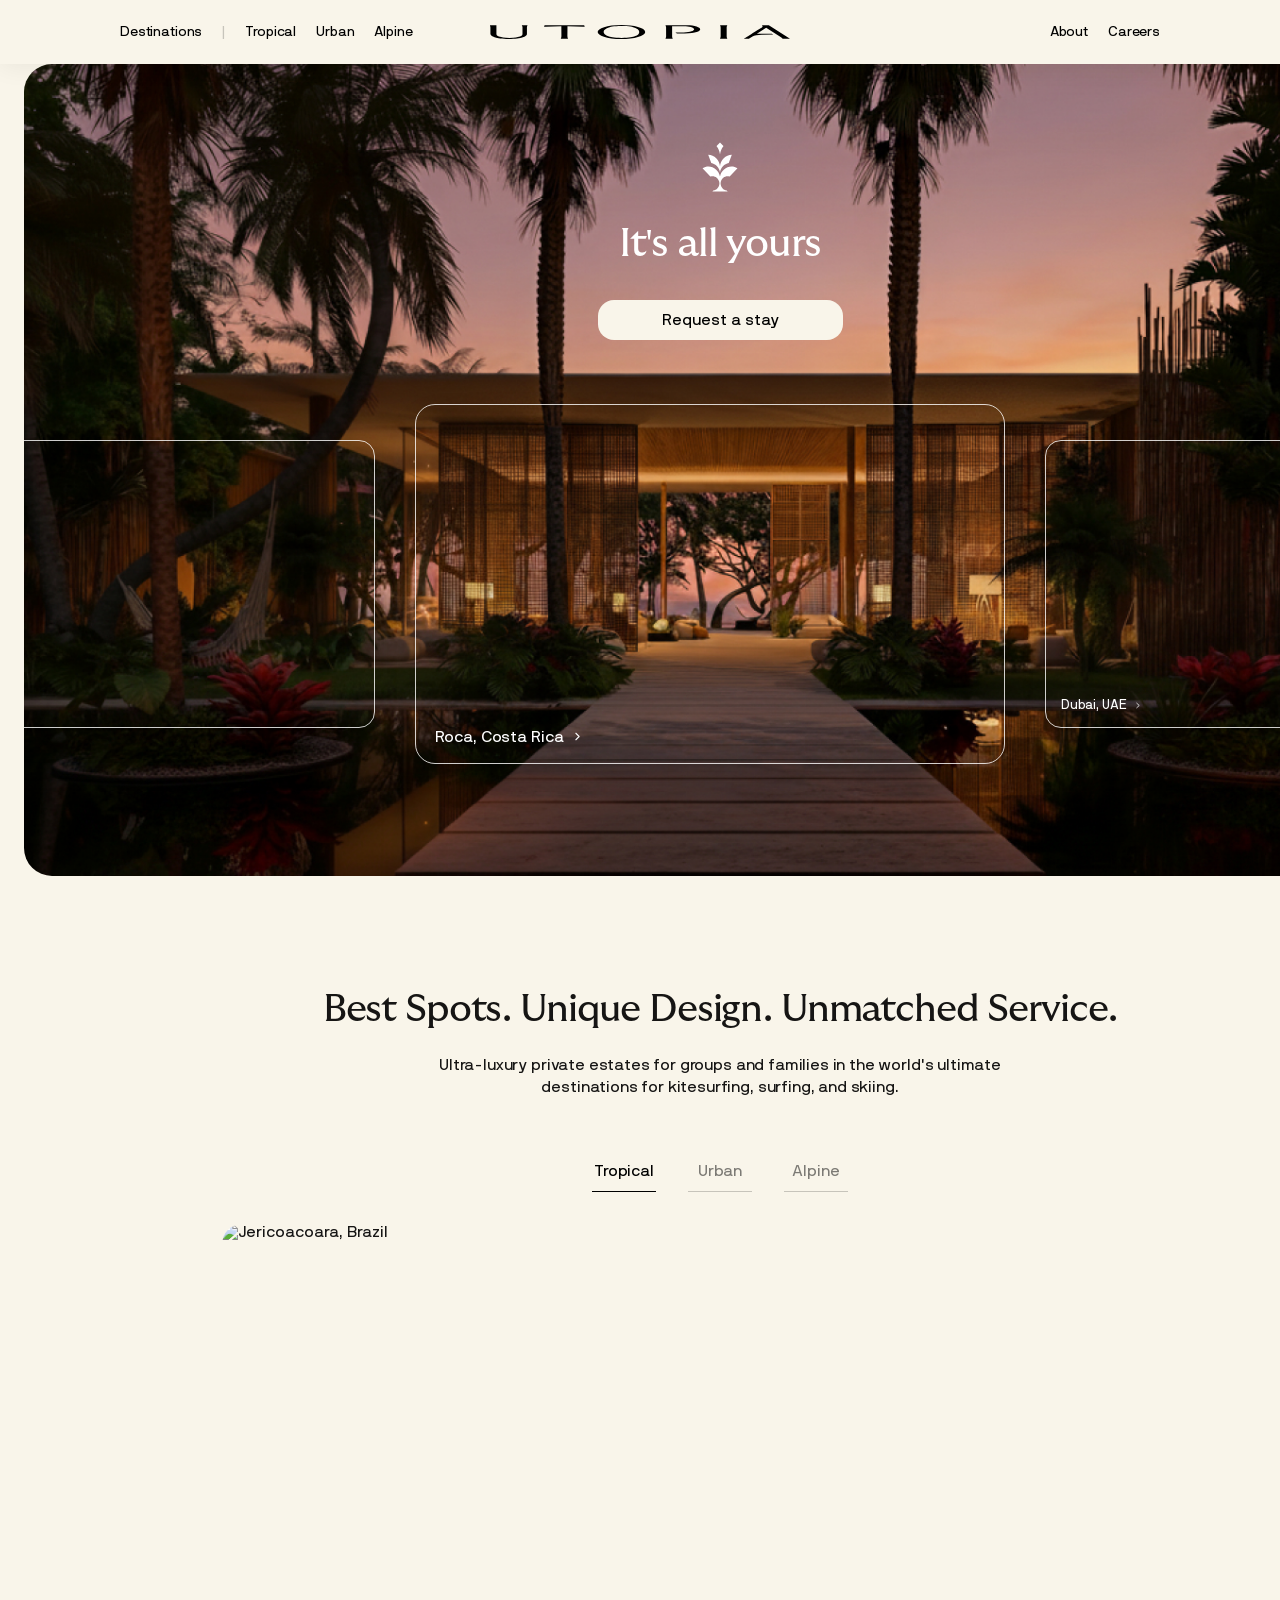
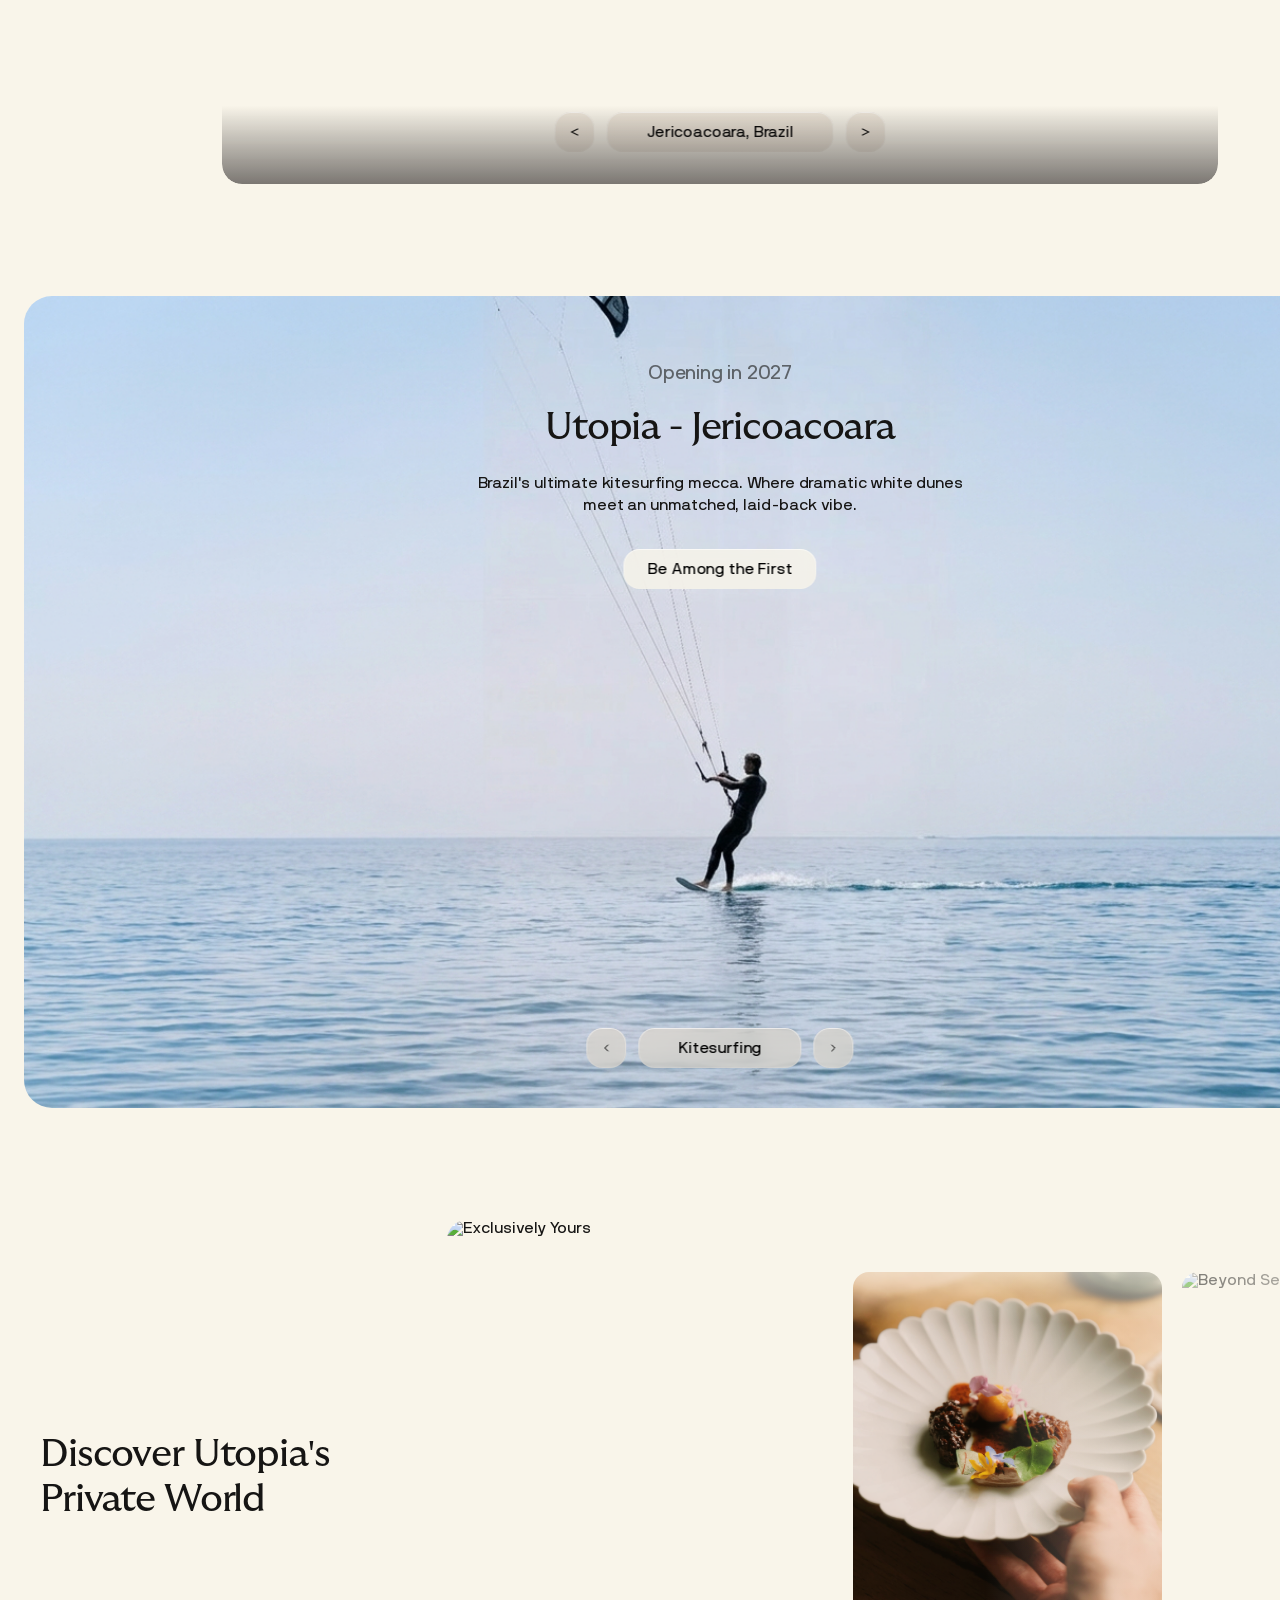
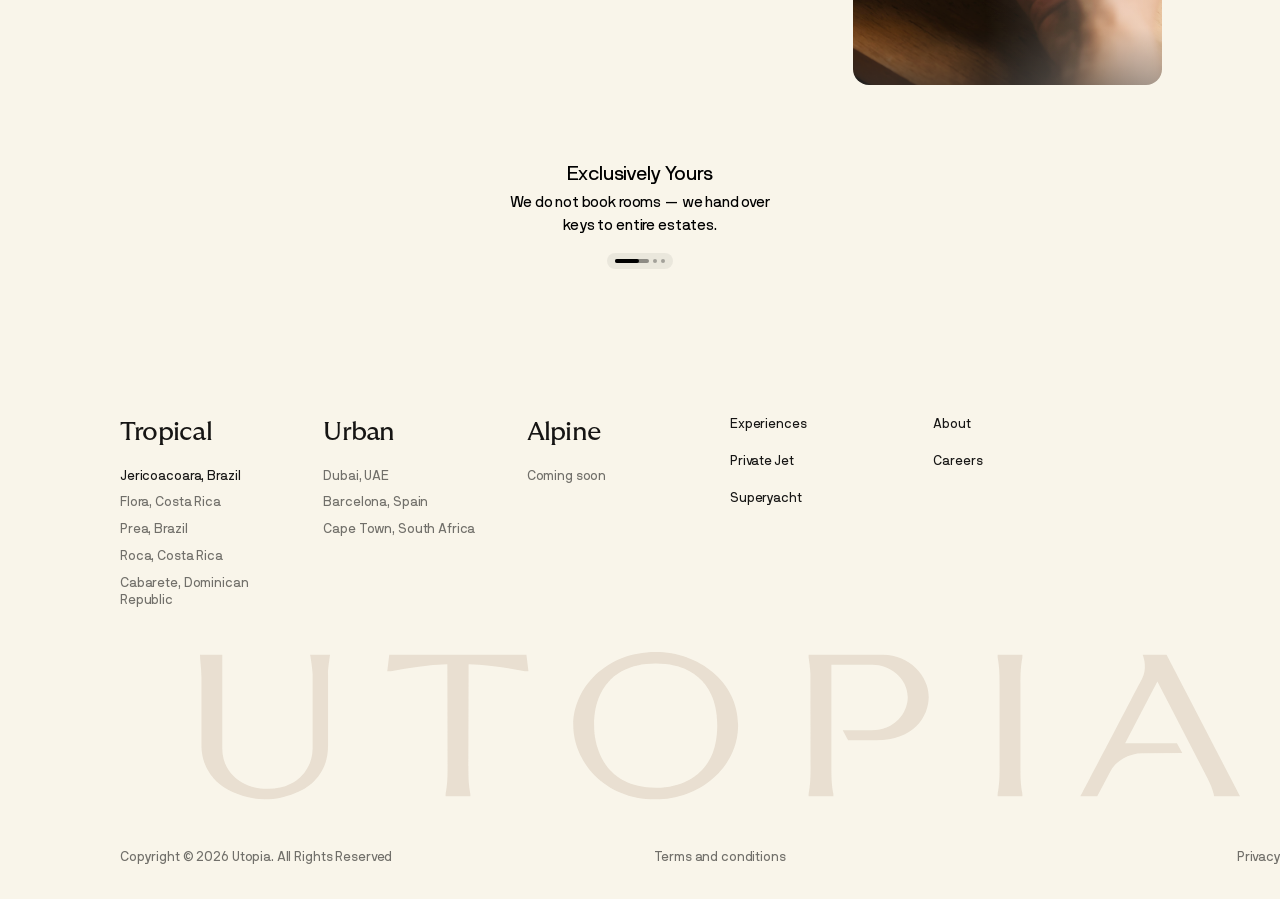
==== desktop_v1/index.html @ 9f30ec5b "Static desktop adaptive version added" ====
<!DOCTYPE html>
<html lang="en">
<head>
  <meta charset="UTF-8" />
  <meta name="viewport" content="width=device-width, initial-scale=1" />
  <title>Utopia — It's all yours</title>
  <link rel="stylesheet" href="css/style.css" />
</head>
<body>

  <!-- ── NAVIGATION ──────────────────────────────────────────────── -->
  <nav class="nav">
    <div class="nav__left">
      <span class="nav__dest-label">Destinations</span>
      <span class="nav__sep">|</span>
      <div class="nav__dest-links">
        <button class="nav__dest-btn">Tropical</button>
        <button class="nav__dest-btn">Urban</button>
        <button class="nav__dest-btn">Alpine</button>
      </div>
    </div>
    <div class="nav__center">
      <img src="assets/social-icons-nav.svg" alt="Utopia" />
    </div>
    <div class="nav__right">
      <a class="nav__link" href="#">About</a>
      <a class="nav__link" href="#">Careers</a>
    </div>
  </nav>

  <!-- ── HERO ────────────────────────────────────────────────────── -->
  <section class="hero">
    <div class="hero__inner">
      <img class="hero__bg" src="assets/hero-bg-1920.jpg" alt="" />

      <div class="hero__content">
        <!-- Logo + title grouped together (no gap between them per Figma) -->
        <div class="hero__main">
          <button class="hero__logo-btn" aria-label="Utopia home">
            <img src="assets/logo-icon.svg" alt="" />
          </button>

          <div class="hero__title-block">
            <h1 class="hero__title">It's all yours</h1>
            <a class="hero__cta" href="#">Request a stay</a>
          </div>
        </div>

        <div class="hero__cards">
          <!-- Far outer card: only visible at 1920px+ -->
          <div class="hero__card hero__card--far">
            <div class="hero__card-label">
              <span>Prea, Brazil</span>
              <img src="assets/arrow-icon.svg" alt="" />
            </div>
          </div>

          <!-- Card: Prea, Brazil (fills left edge) -->
          <div class="hero__card hero__card--side">
            <div class="hero__card-label">
              <span>Prea, Brazil</span>
              <img src="assets/arrow-icon.svg" alt="" />
            </div>
          </div>

          <!-- Card: Roca, Costa Rica (featured, fixed center) -->
          <div class="hero__card hero__card--main">
            <div class="hero__card-label">
              <span>Roca, Costa Rica</span>
              <img src="assets/arrow-icon-2.svg" alt="" />
            </div>
          </div>

          <!-- Card: Dubai, UAE (fills right edge) -->
          <div class="hero__card hero__card--side">
            <div class="hero__card-label">
              <span>Dubai, UAE</span>
              <img src="assets/arrow-icon-3.svg" alt="" />
            </div>
          </div>

          <!-- Far outer card: only visible at 1920px+ -->
          <div class="hero__card hero__card--far">
            <div class="hero__card-label">
              <span>Prea, Brazil</span>
              <img src="assets/arrow-icon.svg" alt="" />
            </div>
          </div>
        </div>
      </div>
    </div>
  </section>

  <!-- ── DESTINATIONS ─────────────────────────────────────────────── -->
  <section class="destinations">
    <div class="destinations__inner">
      <div class="destinations__intro">
        <h2 class="destinations__title">Best Spots. Unique Design. Unmatched Service.</h2>
        <p class="destinations__body">Ultra-luxury private estates for groups and families in the world's ultimate destinations for kitesurfing, surfing, and skiing.</p>
      </div>

      <div class="destinations__content">
        <!-- Filter tabs -->
        <div class="destinations__filters">
          <div class="filter-tab filter-tab--active">
            <span class="filter-tab__label">Tropical</span>
          </div>
          <div class="filter-tab">
            <span class="filter-tab__label">Urban</span>
          </div>
          <div class="filter-tab">
            <span class="filter-tab__label">Alpine</span>
          </div>
        </div>

        <!-- Main image -->
        <div class="destinations__images">
          <div class="destinations__main-img">
            <img src="assets/destinations-main.jpg" alt="Jericoacoara, Brazil" />
            <div class="img-nav">
              <button class="img-nav__btn img-nav__btn--prev" aria-label="Previous">
                <img src="assets/chevron.svg" alt="" />
              </button>
              <div class="img-nav__label">Jericoacoara, Brazil</div>
              <button class="img-nav__btn" aria-label="Next">
                <img src="assets/chevron.svg" alt="" />
              </button>
            </div>
          </div>
        </div>
      </div>
    </div>
  </section>

  <!-- ── FULL-WIDTH: JERICOACOARA ─────────────────────────────────── -->
  <section class="fullwidth">
    <div class="fullwidth__inner">
      <img class="fullwidth__bg" src="assets/jericoacoara-fullwidth.jpg" alt="" />

      <div class="fullwidth__content">
        <div class="fullwidth__text">
          <p class="fullwidth__sub">Opening in 2027</p>
          <h2 class="fullwidth__title">Utopia - Jericoacoara</h2>
          <p class="fullwidth__body">Brazil's ultimate kitesurfing mecca. Where dramatic white dunes meet an unmatched, laid-back vibe.</p>
        </div>
        <a class="fullwidth__cta" href="#">Be Among the First</a>
      </div>

      <!-- Bottom location nav -->
      <div class="fullwidth__bottom-nav img-nav">
        <button class="img-nav__btn img-nav__btn--prev" aria-label="Previous">
          <img src="assets/chevron.svg" alt="" />
        </button>
        <div class="img-nav__label">Kitesurfing</div>
        <button class="img-nav__btn" aria-label="Next">
          <img src="assets/chevron.svg" alt="" />
        </button>
      </div>
    </div>
  </section>

  <!-- ── PRIVATE WORLD ────────────────────────────────────────────── -->
  <section class="private-world">
    <div class="private-world__inner">

      <!-- Images row: title + 3 photos -->
      <div class="private-world__images">
        <h2 class="private-world__title">Discover Utopia's<br>Private World</h2>

        <div class="pw-img pw-img--large">
          <img src="assets/pw-1.jpg" alt="Exclusively Yours" />
        </div>
        <div class="pw-img pw-img--small">
          <img src="assets/pw-2.jpg" alt="Hyper-Personal" />
        </div>
        <div class="pw-img pw-img--small">
          <img src="assets/pw-3.jpg" alt="Beyond Service" />
        </div>
      </div>

      <!-- Caption below large image -->
      <div class="private-world__caption">
        <div class="pw-caption__text">
          <p class="pw-caption__heading">Exclusively Yours</p>
          <p class="pw-caption__body">We do not book rooms — we hand over keys to entire estates.</p>
        </div>
        <div class="pw-caption__progress">
          <div class="pw-progress__track">
            <div class="pw-progress__fill"></div>
          </div>
          <div class="pw-progress__dot"></div>
          <div class="pw-progress__dot"></div>
        </div>
      </div>

    </div>

    <!-- Right-edge fade gradient -->
    <div class="private-world__fade"></div>
  </section>

  <!-- ── FOOTER ───────────────────────────────────────────────────── -->
  <footer class="footer">
    <div class="footer__top">

      <!-- Menu row: 6 columns spread across full width -->
      <div class="footer__menu">

        <!-- Col 1: Tropical -->
        <div class="footer__col">
          <p class="footer__col-heading">Tropical</p>
          <div class="footer__col-links">
            <a href="#" class="active">Jericoacoara, Brazil</a>
            <a href="#">Flora, Costa Rica</a>
            <a href="#">Prea, Brazil</a>
            <a href="#">Roca, Costa Rica</a>
            <a href="#">Cabarete, Dominican Republic</a>
          </div>
        </div>

        <!-- Col 2: Urban -->
        <div class="footer__col">
          <p class="footer__col-heading">Urban</p>
          <div class="footer__col-links">
            <a href="#">Dubai, UAE</a>
            <a href="#">Barcelona, Spain</a>
            <a href="#">Cape Town, South Africa</a>
          </div>
        </div>

        <!-- Col 3: Alpine -->
        <div class="footer__col">
          <p class="footer__col-heading">Alpine</p>
          <div class="footer__col-links">
            <a href="#">Coming soon</a>
          </div>
        </div>

        <!-- Col 4: Experiences -->
        <div class="footer__col footer__col--links">
          <p>Experiences</p>
          <p>Private Jet</p>
          <p>Superyacht</p>
        </div>

        <!-- Col 5: About / Careers -->
        <div class="footer__col footer__col--links">
          <p>About</p>
          <p>Careers</p>
        </div>

        <!-- Col 6: Instagram icon (top-right aligned) -->
        <div class="footer__col footer__col--icon">
          <button class="footer__instagram" aria-label="Instagram">
            <img src="assets/instagram-icon.svg" alt="" />
          </button>
        </div>

      </div>

      <!-- UTOPIA logo -->
      <div class="footer__logo-bottom">
        <img src="assets/logo-bottom.svg" alt="UTOPIA" />
      </div>

    </div>

    <!-- Bottom bar -->
    <div class="footer__bottom">
      <p>Copyright © 2026 Utopia. All Rights Reserved</p>
      <p>Terms and conditions</p>
      <p>Privacy policy</p>
    </div>
  </footer>

  <script>
    (function () {
      // Nav hide/show on scroll
      const nav = document.querySelector('.nav');
      let lastY = 0;
      let ticking = false;
      window.addEventListener('scroll', function () {
        if (!ticking) {
          requestAnimationFrame(function () {
            const currentY = window.scrollY;
            if (currentY > lastY && currentY > 80) {
              nav.classList.add('nav--hidden');
            } else {
              nav.classList.remove('nav--hidden');
            }
            lastY = currentY;
            ticking = false;
          });
          ticking = true;
        }
      }, { passive: true });

    })();
  </script>
</body>
</html>
---- desktop_v1/css/style.css ----
/* ─── Fonts ─────────────────────────────────────────────────────── */
@font-face {
  font-family: "GT Ultra Median";
  src: url("../fonts/gt-ultra-median-regular.otf") format("opentype");
  font-weight: 400;
  font-style: normal;
  font-display: swap;
}

@font-face {
  font-family: "NB International";
  src: url("../fonts/nb-international-regular.otf") format("opentype");
  font-weight: 400;
  font-style: normal;
  font-display: swap;
}

/* ─── Reset & Base ───────────────────────────────────────────────── */
*, *::before, *::after { box-sizing: border-box; margin: 0; padding: 0; }

html { scroll-behavior: smooth; }

body {
  font-family: "NB International", sans-serif;
  background: #f9f5ea;
  color: #161514;
  min-width: 1440px;
  overflow-x: hidden;
}

img, video { display: block; max-width: 100%; }

a { text-decoration: none; color: inherit; }

button { cursor: pointer; border: none; background: none; font: inherit; }

/* ─── Variables ──────────────────────────────────────────────────── */
:root {
  --cream: #f9f5ea;
  --sand:  rgba(229, 218, 203, 0.8);
  --dark:  #161514;
  --px:    24px;        /* horizontal page padding */
  --nav-h: 64px;
}

/* ═══════════════════════════════════════════════════════════════════
   NAVIGATION
═══════════════════════════════════════════════════════════════════ */
.nav {
  position: fixed;
  top: 0;
  left: 0;
  width: 100%;
  height: var(--nav-h);
  background: var(--cream);
  z-index: 100;
  display: grid;
  grid-template-columns: 1fr auto 1fr;
  align-items: center;
  padding: 0 120px;
  transform: translateY(0);
  transition: transform 0.35s ease;
  box-shadow: 0 4px 24px rgba(0,0,0,0.06);
}

.nav--hidden {
  transform: translateY(-100%);
}

.nav__left {
  display: flex;
  align-items: center;
  gap: 20px;
}

.nav__dest-label {
  font-size: 14px;
  letter-spacing: -0.14px;
  color: #000;
  white-space: nowrap;
}

.nav__sep {
  color: rgba(0,0,0,0.2);
  font-size: 14px;
  letter-spacing: -0.14px;
}

.nav__dest-links {
  display: flex;
  gap: 20px;
}

.nav__dest-btn {
  font-size: 14px;
  letter-spacing: -0.14px;
  color: #000;
  padding: 0;
}

.nav__center {
  display: flex;
  align-items: center;
}

.nav__center img {
  height: 14px;
  width: auto;
}

.nav__right {
  display: flex;
  justify-content: flex-end;
  gap: 20px;
}

.nav__link {
  font-size: 14px;
  letter-spacing: -0.14px;
  color: #000;
}

/* ═══════════════════════════════════════════════════════════════════
   HERO SECTION
═══════════════════════════════════════════════════════════════════ */
.hero {
  margin-top: var(--nav-h);
  background: var(--cream);
  padding: 0 var(--px) 12px;
}

.hero__inner {
  position: relative;
  height: calc(100vh - var(--nav-h) - 24px);
  min-height: 600px;
  border-radius: 28px;
  overflow: hidden;
}

.hero__bg {
  position: absolute;
  inset: 0;
  width: 100%;
  height: 100%;
  object-fit: cover;
  pointer-events: none;
}

.hero__content {
  position: absolute;
  inset: 0;
  display: flex;
  flex-direction: column;
  align-items: center;
  padding-top: 56px;
  gap: 64px;
}

/* logo + title grouped, no gap between them */
.hero__main {
  display: flex;
  flex-direction: column;
  align-items: center;
  flex-shrink: 0;
}

/* logo mark button at top */
.hero__logo-btn {
  display: flex;
  align-items: center;
  justify-content: center;
  flex-shrink: 0;
  padding: 0;
  background: none;
}

.hero__logo-btn img {
  width: 100px;
  height: 100px;
  display: block;
}

.hero__title-block {
  display: flex;
  flex-direction: column;
  align-items: center;
  gap: 32px;
  flex-shrink: 0;
}

.hero__title {
  font-family: "GT Ultra Median", serif;
  font-weight: 400;
  font-size: 40px;
  color: #fff;
  letter-spacing: -1.2px;
  line-height: 1.2;
  text-align: center;
}

.hero__cta {
  background: var(--cream);
  border-radius: 16px;
  padding: 11px 64px;
  text-align: center;
  font-size: 16px;
  line-height: 18px;
  color: #000;
  display: block;
  flex-shrink: 0;
  white-space: nowrap;
}

/* Destination cards row — fixed card sizes, bleeds past edges at narrow viewports */
.hero__cards {
  display: flex;
  align-items: center;
  gap: 40px;
  justify-content: center;
  width: calc(100% + 40px);
  margin-left: -20px;
  flex-shrink: 0;
}

.hero__card {
  position: relative;
  border-radius: 16px;
  overflow: hidden;
  border: 1.2px solid rgba(255,255,255,0.8);
  box-shadow: 0 12.9px 25.8px rgba(0,0,0,0.1), 0 1.6px 1.6px rgba(0,0,0,0.05);
  flex-shrink: 0;
}

/* Side cards: fixed Figma size */
.hero__card--side {
  width: 472px;
  aspect-ratio: 590 / 360;
}

/* Far outer cards: hidden by default, flex:1 to fill any extra width */
.hero__card--far {
  display: none;
  flex: 1 1 0;
  min-width: 0;
  aspect-ratio: 590 / 360;
}

.hero__card-video {
  position: absolute;
  inset: 0;
  width: 100%;
  height: 100%;
  object-fit: cover;
  pointer-events: none;
}

/* Center card: fixed Figma size */
.hero__card--main {
  width: 590px;
  aspect-ratio: 590 / 360;
  flex-shrink: 0;
  border-radius: 20px;
  border-width: 1.5px;
  box-shadow: 0 16.2px 32.3px rgba(0,0,0,0.1), 0 2px 2px rgba(0,0,0,0.05);
}

/* card label */
.hero__card-label {
  position: absolute;
  bottom: 15.05px;
  left: 14.8px;
  display: flex;
  align-items: center;
  gap: 6.5px;
  color: #fff;
  font-size: 12.9px;
  letter-spacing: -0.13px;
  white-space: nowrap;
}

.hero__card--main .hero__card-label {
  bottom: 18.5px;
  left: 18.5px;
  font-size: 16.2px;
  gap: 8px;
}

.hero__card-label img {
  width: 9.7px;
  height: 9.7px;
}

.hero__card--main .hero__card-label img {
  width: 12.1px;
  height: 12.1px;
}

/* At 1660px+: 3-card group fits, show outer far cards to fill remaining space */
@media (min-width: 1660px) {
  .hero__card--far {
    display: block;
  }
}

/* ═══════════════════════════════════════════════════════════════════
   DESTINATIONS SECTION
═══════════════════════════════════════════════════════════════════ */
.destinations {
  background: var(--cream);
  padding: 100px 0;
  display: flex;
  flex-direction: column;
  align-items: center;
}

.destinations__inner {
  display: flex;
  flex-direction: column;
  gap: 64px;
  align-items: center;
  width: 996px;
}

.destinations__intro {
  display: flex;
  flex-direction: column;
  align-items: center;
  gap: 20px;
  text-align: center;
}

.destinations__title {
  font-family: "GT Ultra Median", serif;
  font-weight: 400;
  font-size: 38px;
  letter-spacing: -1.14px;
  line-height: 1.2;
  color: var(--dark);
  max-width: 836px;
}

.destinations__body {
  font-size: 16px;
  letter-spacing: -0.16px;
  line-height: 1.4;
  color: var(--dark);
  width: 590px;
}

.destinations__content {
  display: flex;
  flex-direction: column;
  gap: 32px;
  align-items: center;
  width: 100%;
}

/* Filter tabs */
.destinations__filters {
  display: flex;
  align-items: flex-start;
  gap: 32px;
}

.filter-tab {
  display: flex;
  flex-direction: column;
  align-items: center;
  width: 64px;
  padding-bottom: 11px;
  border-bottom: 1px solid rgba(0,0,0,0.2);
  position: relative;
  cursor: pointer;
}

.filter-tab__label {
  font-size: 16px;
  line-height: 18px;
  letter-spacing: -0.16px;
  color: rgba(0,0,0,0.5);
  white-space: nowrap;
}

.filter-tab--active .filter-tab__label {
  color: #000;
}

.filter-tab--active::after {
  content: '';
  position: absolute;
  bottom: -1px;
  left: 0;
  right: 0;
  height: 1px;
  background: #000;
}

/* Main destination image */
.destinations__images {
  display: flex;
  flex-direction: column;
  gap: 24px;
  align-items: center;
  width: 100%;
}

.destinations__main-img {
  position: relative;
  width: 996px;
  height: 560px;
  border-radius: 20px;
  overflow: hidden;
}

.destinations__main-img img,
.destinations__main-img video {
  position: absolute;
  inset: 0;
  width: 100%;
  height: 100%;
  object-fit: cover;
  border-radius: 20px;
}

.destinations__main-img::after {
  content: '';
  position: absolute;
  inset: 0;
  border-radius: 20px;
  background: linear-gradient(180deg, rgba(51,47,46,0) 86%, #332f2e 108%);
  pointer-events: none;
}

/* Image caption nav */
.img-nav {
  position: absolute;
  bottom: 32px;
  left: 50%;
  transform: translateX(-50%);
  display: flex;
  align-items: center;
  gap: 12px;
}

.img-nav__btn {
  width: 40px;
  height: 40px;
  padding: 0;
  border-radius: 16px;
  background: rgba(229,218,203,0.6);
  backdrop-filter: blur(8px);
  -webkit-backdrop-filter: blur(8px);
  display: flex;
  align-items: center;
  justify-content: center;
  cursor: pointer;
  flex-shrink: 0;
  border: none;
  position: relative;
}

.img-nav__btn::before {
  content: '';
  position: absolute;
  inset: 0;
  border-radius: inherit;
  padding: 1px;
  background: linear-gradient(to bottom, rgba(255,255,255,0.6) 0%, rgba(255,255,255,0.08) 100%);
  -webkit-mask: linear-gradient(#fff 0 0) content-box, linear-gradient(#fff 0 0);
  -webkit-mask-composite: destination-out;
  mask: linear-gradient(#fff 0 0) content-box, linear-gradient(#fff 0 0);
  mask-composite: exclude;
  pointer-events: none;
}

.img-nav__btn img {
  position: absolute;
  top: 50%;
  left: 50%;
  transform: translate(-50%, -50%);
  width: 12px;
  height: 12px;
}

.img-nav__btn--prev img {
  transform: translate(-50%, -50%) scaleX(-1);
}

.img-nav__label {
  background: rgba(229,218,203,0.6);
  backdrop-filter: blur(8px);
  -webkit-backdrop-filter: blur(8px);
  border-radius: 16px;
  padding: 11px 40px;
  font-size: 16px;
  line-height: 18px;
  letter-spacing: -0.16px;
  color: #000;
  text-align: center;
  white-space: nowrap;
  border: none;
  position: relative;
}

.img-nav__label::before {
  content: '';
  position: absolute;
  inset: 0;
  border-radius: inherit;
  padding: 1px;
  background: linear-gradient(to bottom, rgba(255,255,255,0.6) 0%, rgba(255,255,255,0.08) 100%);
  -webkit-mask: linear-gradient(#fff 0 0) content-box, linear-gradient(#fff 0 0);
  -webkit-mask-composite: destination-out;
  mask: linear-gradient(#fff 0 0) content-box, linear-gradient(#fff 0 0);
  mask-composite: exclude;
  pointer-events: none;
}

/* ═══════════════════════════════════════════════════════════════════
   FULLWIDTH JERICOACOARA SECTION
═══════════════════════════════════════════════════════════════════ */
.fullwidth {
  background: var(--cream);
  padding: 12px 24px;
  height: calc(100vh - var(--nav-h));
  min-height: 600px;
  box-sizing: border-box;
}

.fullwidth__inner {
  position: relative;
  height: 100%;
  border-radius: 28px;
  overflow: hidden;
}

.fullwidth__bg {
  position: absolute;
  inset: 0;
  width: 100%;
  height: 100%;
  object-fit: cover;
  pointer-events: none;
}

.fullwidth__content {
  position: absolute;
  top: 64px;
  left: 50%;
  transform: translateX(-50%);
  width: 589px;
  display: flex;
  flex-direction: column;
  gap: 32px;
  align-items: center;
}

.fullwidth__text {
  display: flex;
  flex-direction: column;
  gap: 20px;
  align-items: center;
  text-align: center;
}

.fullwidth__sub {
  font-size: 20px;
  letter-spacing: -0.2px;
  line-height: 1.3;
  color: rgba(22,21,20,0.6);
}

.fullwidth__title {
  font-family: "GT Ultra Median", serif;
  font-weight: 400;
  font-size: 38px;
  letter-spacing: -1.14px;
  line-height: 1.2;
  color: var(--dark);
}

.fullwidth__body {
  font-size: 16px;
  letter-spacing: -0.16px;
  line-height: 1.4;
  color: var(--dark);
  width: 496px;
}

.fullwidth__cta {
  background: rgba(249,245,234,0.8);
  backdrop-filter: blur(8px);
  -webkit-backdrop-filter: blur(8px);
  border: none;
  position: relative;
  border-radius: 16px;
  padding: 11px 24px;
  font-size: 16px;
  line-height: 18px;
  letter-spacing: -0.16px;
  color: #000;
  white-space: nowrap;
}

.fullwidth__cta::before {
  content: '';
  position: absolute;
  inset: 0;
  border-radius: inherit;
  padding: 1px;
  background: linear-gradient(to bottom, rgba(255,255,255,0.6) 0%, rgba(255,255,255,0.08) 100%);
  -webkit-mask: linear-gradient(#fff 0 0) content-box, linear-gradient(#fff 0 0);
  -webkit-mask-composite: destination-out;
  mask: linear-gradient(#fff 0 0) content-box, linear-gradient(#fff 0 0);
  mask-composite: exclude;
  pointer-events: none;
}

/* Bottom nav bar */
.fullwidth__bottom-nav {
  position: absolute;
  bottom: 40px;
  left: 50%;
  transform: translateX(-50%);
  display: flex;
  align-items: center;
  gap: 12px;
}

.fullwidth__bottom-nav .img-nav__btn,
.fullwidth__bottom-nav .img-nav__label {
  background: rgba(229,218,203,0.6);
  backdrop-filter: blur(8px);
  -webkit-backdrop-filter: blur(8px);
  border: none;
  position: relative;
}

.fullwidth__bottom-nav .img-nav__btn::before,
.fullwidth__bottom-nav .img-nav__label::before {
  content: '';
  position: absolute;
  inset: 0;
  border-radius: inherit;
  padding: 1px;
  background: linear-gradient(to bottom, rgba(255,255,255,0.6) 0%, rgba(255,255,255,0.08) 100%);
  -webkit-mask: linear-gradient(#fff 0 0) content-box, linear-gradient(#fff 0 0);
  -webkit-mask-composite: destination-out;
  mask: linear-gradient(#fff 0 0) content-box, linear-gradient(#fff 0 0);
  mask-composite: exclude;
  pointer-events: none;
}

/* ═══════════════════════════════════════════════════════════════════
   PRIVATE WORLD SECTION
═══════════════════════════════════════════════════════════════════ */
.private-world {
  position: relative;
  background: var(--cream);
  /* padding-left динамически центрирует первую картинку:
     50vw − 193px (half of 386px image) − 20px gap − 387px title = 50vw − 600px */
  padding: 100px 0 48px calc(50vw - 600px);
  display: flex;
  align-items: center;
  overflow: hidden;
}

/* inner wrapper takes all remaining space */
.private-world__inner {
  display: flex;
  flex-direction: column;
  gap: 28px;
  align-items: flex-start;
  flex: 1;
  min-width: 0;
}

/* images row — title is the first child */
.private-world__images {
  display: flex;
  gap: 20px;
  align-items: center;
  width: 100%;
}

.private-world__title {
  font-family: "GT Ultra Median", serif;
  font-weight: 400;
  font-size: 38px;
  letter-spacing: -1.14px;
  line-height: 1.2;
  color: var(--dark);
  width: 387px;
  flex-shrink: 0;
}

/* gallery images */
.pw-img {
  position: relative;
  overflow: hidden;
  flex-shrink: 0;
}

.pw-img--large {
  width: 386px;
  height: 516px;
  border-radius: 20px;
}

.pw-img--small {
  width: 308.8px;
  height: 412.8px;
  border-radius: 16px;
}

.pw-img img,
.pw-img video {
  position: absolute;
  inset: 0;
  width: 100%;
  height: 100%;
  object-fit: cover;
}

/* caption below large image — left edge aligns with large image (387 + 20 = 407px from inner start) */
.private-world__caption {
  display: flex;
  flex-direction: column;
  gap: 16px;
  align-items: center;
  justify-content: center;
  padding: 0 16px;
  width: 386px;
  margin-left: 407px;
}

.pw-caption__text {
  display: flex;
  flex-direction: column;
  gap: 8px;
  text-align: center;
  align-items: center;
  width: 100%;
}

.pw-caption__heading {
  font-size: 20px;
  letter-spacing: -0.2px;
  line-height: normal;
  color: #000;
}

.pw-caption__body {
  font-size: 15px;
  letter-spacing: -0.15px;
  line-height: 1.5;
  color: #000;
  width: 274px;
}

.pw-caption__progress {
  background: rgba(0,0,0,0.06);
  border-radius: 30px;
  padding: 6px 8px;
  display: flex;
  align-items: center;
  gap: 4px;
}

.pw-progress__track {
  position: relative;
  width: 34.3px;
  height: 4px;
  background: rgba(0,0,0,0.4);
  border-radius: 20px;
}

.pw-progress__fill {
  position: absolute;
  left: 0;
  top: 0;
  height: 100%;
  width: 23.7px;
  background: #000;
  border-radius: 20px;
}

.pw-progress__dot {
  width: 4px;
  height: 4px;
  border-radius: 50%;
  background: rgba(0,0,0,0.3);
}

/* right-edge fade */
.private-world__fade {
  position: absolute;
  top: 50%;
  transform: translateY(-50%);
  right: 0;
  width: 505px;
  height: 771px;
  background: linear-gradient(to left, var(--cream) 0%, rgba(249,245,234,0) 90%);
  pointer-events: none;
  z-index: 2;
}

/* ═══════════════════════════════════════════════════════════════════
   FOOTER
═══════════════════════════════════════════════════════════════════ */
.footer {
  background: var(--cream);
  /* padding scales 120px→200px between 1440px and 1920px */
  padding: 100px clamp(120px, calc(120px + (100vw - 1440px) / 6), 200px) 32px;
  display: flex;
  flex-direction: column;
  gap: 48px;
  align-items: center;
}

.footer__top {
  display: flex;
  flex-direction: column;
  gap: 64px;
  align-items: center;
  width: 100%;
}

/* menu row: 6 columns each flex-1, spread justify-between */
.footer__menu {
  display: flex;
  gap: 20px;
  align-items: flex-start;
  width: 100%;
  height: 171px;
}

.footer__col {
  display: flex;
  flex-direction: column;
  gap: 20px;
  flex: 1 0 0;
  min-width: 0;
}

.footer__col-heading {
  font-family: "GT Ultra Median", serif;
  font-size: 26px;
  letter-spacing: -0.78px;
  line-height: 1.2;
  color: var(--dark);
  white-space: nowrap;
}

.footer__col-links {
  display: flex;
  flex-direction: column;
  gap: 10px;
  font-size: 13px;
  letter-spacing: -0.13px;
  line-height: 1.3;
}

.footer__col-links a { color: rgba(22,21,20,0.6); }
.footer__col-links a.active { color: var(--dark); }

/* plain text link list (Experiences, About) */
.footer__col--links {
  gap: 20px;
  font-size: 13px;
  letter-spacing: -0.13px;
  line-height: 1.3;
  color: var(--dark);
}

.footer__col--links p { line-height: 1.3; }

/* instagram col — aligned to top-right */
.footer__col--icon {
  align-items: flex-end;
  justify-content: flex-start;
}

.footer__instagram {
  background: rgba(229,218,203,0.8);
  border-radius: 16px;
  padding: 11px 12px;
  display: flex;
  align-items: center;
  justify-content: center;
  width: 40px;
  height: 40px;
  flex-shrink: 0;
}

.footer__instagram img {
  width: 16px;
  height: 16px;
}

/* logo — fluid width, scales with footer content area, inner 80px gutter */
.footer__logo-bottom {
  width: 100%;
  padding: 0 80px;
}

.footer__logo-bottom img {
  width: 100%;
  height: auto;
  display: block;
}

/* bottom bar */
.footer__bottom {
  display: flex;
  justify-content: space-between;
  align-items: center;
  width: 100%;
  font-size: 13px;
  letter-spacing: -0.13px;
  line-height: 1.3;
  color: rgba(22,21,20,0.6);
}

.footer__bottom p { width: 285px; }
.footer__bottom p:nth-child(2) { text-align: center; }
.footer__bottom p:nth-child(3) { text-align: right; }

/* ═══════════════════════════════════════════════════════════════════
   ADAPTIVE — 1800px+ (toward 1920px layout)
   Private World: larger images, adjusted centering formula.
   Footer: handled via clamp() above.
═══════════════════════════════════════════════════════════════════ */
@media (min-width: 1800px) {
  /* Private World — larger images at 1920px:
     center formula: 50vw − title(383) − gap(20) − half-large(229) = 50vw − 632px */
  .private-world {
    padding: 100px 0 48px clamp(328px, calc(50vw - 632px), calc(50vw - 632px));
  }

  .private-world__title {
    font-size: 40px;
    letter-spacing: -1.2px;
    width: 383px;
  }

  .pw-img--large {
    width: 458px;
    height: 612px;
    border-radius: 21px;
  }

  .pw-img--small {
    width: 383px;
    height: 512px;
    border-radius: 20px;
  }

  /* caption centered under large image: title(383) + gap(20) + large/2(229) − caption/2(193) = 439px */
  .private-world__caption {
    width: 386px;
    margin-left: 439px;
  }

  .pw-caption__heading {
    font-size: 24px;
    letter-spacing: -0.24px;
  }
}
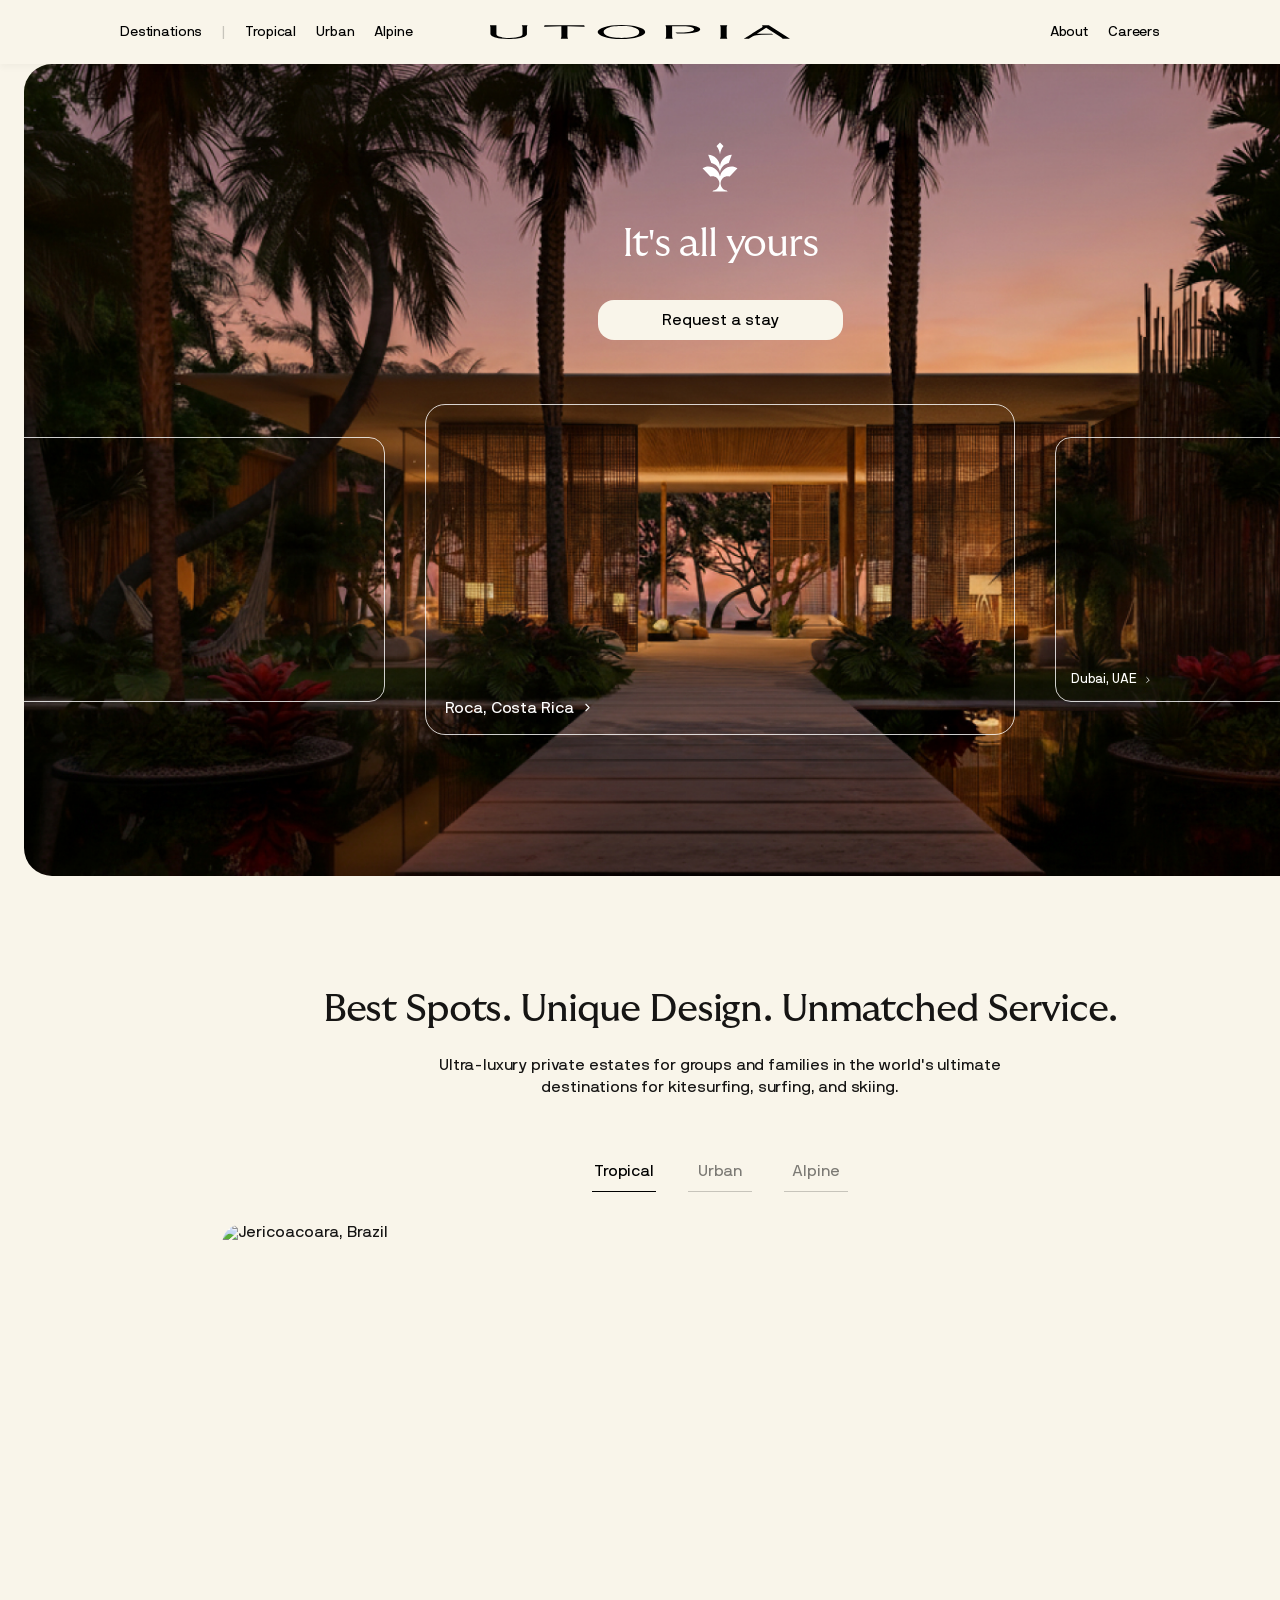
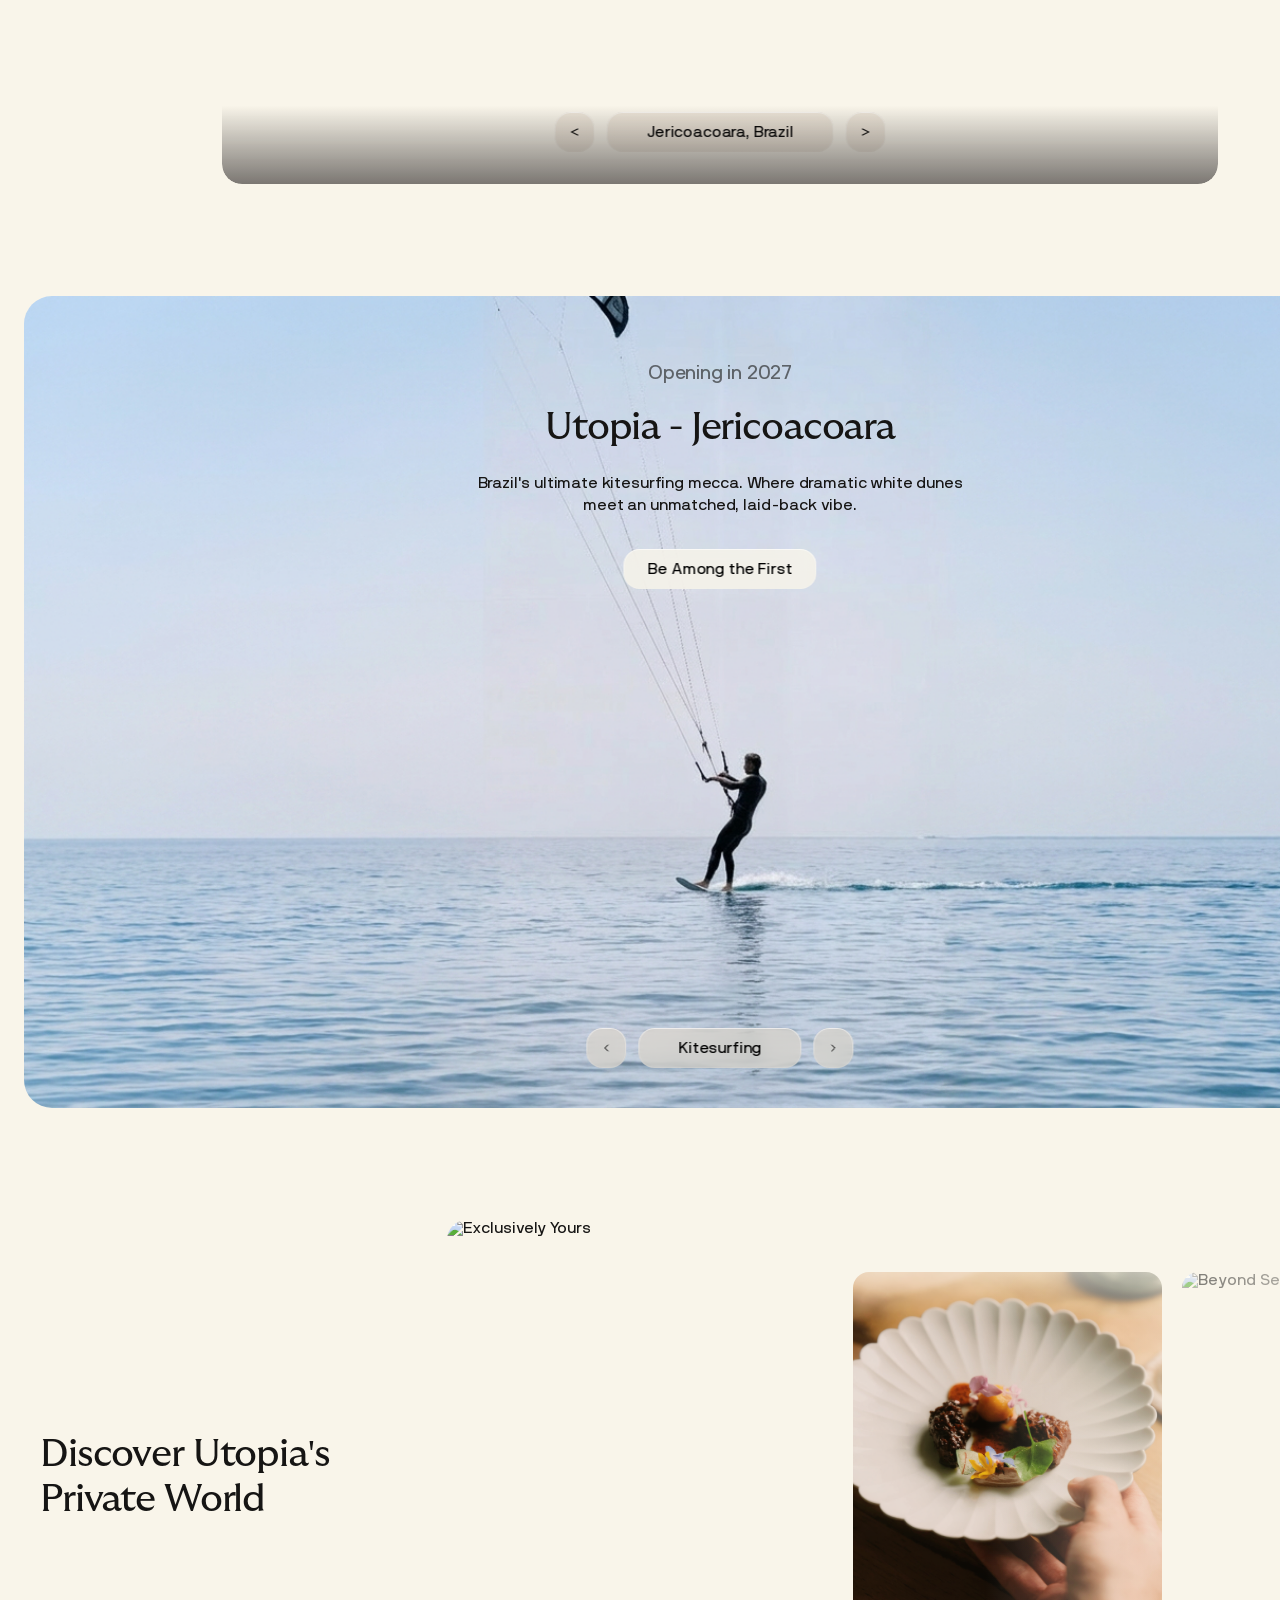
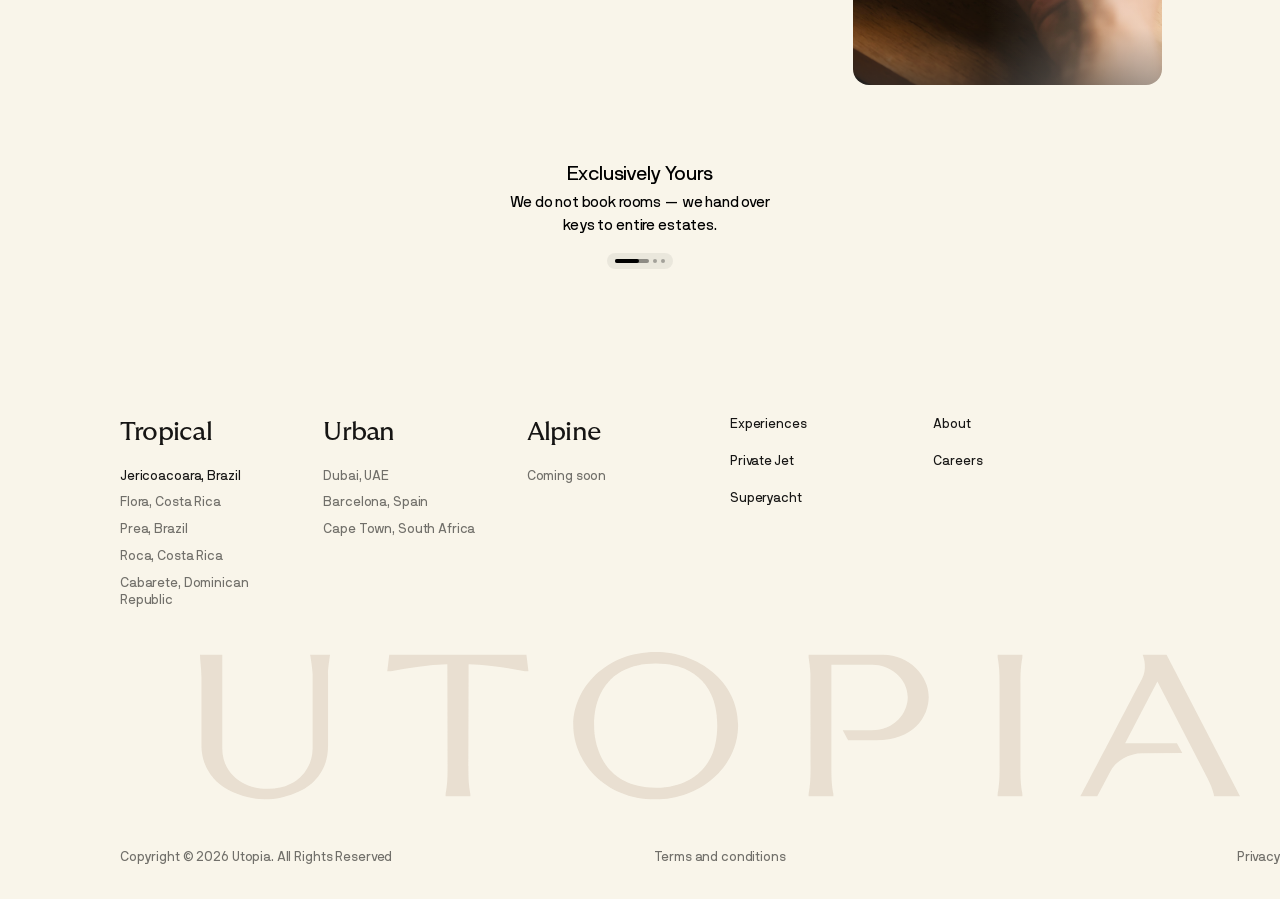
==== commit 65729d71: "Update desktop_v1: responsive hero layout, nav shadow, destinations image; remove docs folder Co-Aut" ====
--- a/desktop_v1/index.html
+++ b/desktop_v1/index.html
@@ -116,7 +116,7 @@
         <!-- Main image -->
         <div class="destinations__images">
           <div class="destinations__main-img">
-            <img src="assets/destinations-main.jpg" alt="Jericoacoara, Brazil" />
+            <img src="assets/destinations-main-new.png" alt="Jericoacoara, Brazil" />
             <div class="img-nav">
               <button class="img-nav__btn img-nav__btn--prev" aria-label="Previous">
                 <img src="assets/chevron.svg" alt="" />
--- a/desktop_v1/css/style.css
+++ b/desktop_v1/css/style.css
@@ -8,6 +8,14 @@
 }
 
 @font-face {
+  font-family: "GT Ultra Median";
+  src: url("../fonts/gt-ultra-median-light.otf") format("opentype");
+  font-weight: 300;
+  font-style: normal;
+  font-display: swap;
+}
+
+@font-face {
   font-family: "NB International";
   src: url("../fonts/nb-international-regular.otf") format("opentype");
   font-weight: 400;
@@ -60,7 +68,7 @@
   padding: 0 120px;
   transform: translateY(0);
   transition: transform 0.35s ease;
-  box-shadow: 0 4px 24px rgba(0,0,0,0.06);
+  box-shadow: 0 4px 6px rgba(0,0,0,0.03);
 }
 
 .nav--hidden {
@@ -131,7 +139,7 @@
 
 .hero__inner {
   position: relative;
-  height: calc(100vh - var(--nav-h) - 24px);
+  height: clamp(783px, calc(100vh - var(--nav-h) - 24px), 860px);
   min-height: 600px;
   border-radius: 28px;
   overflow: hidden;
@@ -152,8 +160,8 @@
   display: flex;
   flex-direction: column;
   align-items: center;
-  padding-top: 56px;
-  gap: 64px;
+  padding-top: clamp(56px, calc(56px + (100vw - 1440px) * 16 / 480), 72px);
+  gap: clamp(64px, calc(64px + (100vw - 1440px) * 16 / 480), 80px);
 }
 
 /* logo + title grouped, no gap between them */
@@ -190,7 +198,7 @@
 
 .hero__title {
   font-family: "GT Ultra Median", serif;
-  font-weight: 400;
+  font-weight: 300;
   font-size: 40px;
   color: #fff;
   letter-spacing: -1.2px;
@@ -218,7 +226,6 @@
   gap: 40px;
   justify-content: center;
   width: calc(100% + 40px);
-  margin-left: -20px;
   flex-shrink: 0;
 }
 
@@ -231,18 +238,18 @@
   flex-shrink: 0;
 }
 
-/* Side cards: fixed Figma size */
+/* Side cards: fixed Figma 1440 size */
 .hero__card--side {
   width: 472px;
-  aspect-ratio: 590 / 360;
-}
-
-/* Far outer cards: hidden by default, flex:1 to fill any extra width */
+  aspect-ratio: 472 / 265.5;
+}
+
+/* Far outer cards: hidden by default */
 .hero__card--far {
   display: none;
-  flex: 1 1 0;
-  min-width: 0;
-  aspect-ratio: 590 / 360;
+  flex-shrink: 0;
+  width: 496px;
+  aspect-ratio: 496 / 280;
 }
 
 .hero__card-video {
@@ -254,10 +261,10 @@
   pointer-events: none;
 }
 
-/* Center card: fixed Figma size */
+/* Center card: fixed Figma 1440 size */
 .hero__card--main {
   width: 590px;
-  aspect-ratio: 590 / 360;
+  aspect-ratio: 590 / 331;
   flex-shrink: 0;
   border-radius: 20px;
   border-width: 1.5px;
@@ -295,10 +302,23 @@
   height: 12.1px;
 }
 
-/* At 1660px+: 3-card group fits, show outer far cards to fill remaining space */
+/* At 1660px+: show all 5 cards, sizes scale smoothly from 1660→1920 */
 @media (min-width: 1660px) {
   .hero__card--far {
     display: block;
+    /* at 1660px: 422px visible ~40px sliver; at 1920px: 496px (Figma) */
+    width: clamp(422px, calc(422px + (100vw - 1660px) * 74 / 260), 496px);
+    aspect-ratio: 496 / 280;
+  }
+
+  .hero__card--side {
+    width: clamp(422px, calc(422px + (100vw - 1660px) * 74 / 260), 496px);
+    aspect-ratio: 496 / 280;
+  }
+
+  .hero__card--main {
+    width: clamp(528px, calc(528px + (100vw - 1660px) * 92 / 260), 620px);
+    aspect-ratio: 620 / 348;
   }
 }
 
@@ -845,6 +865,7 @@
 
 .footer__col-heading {
   font-family: "GT Ultra Median", serif;
+  font-weight: 400;
   font-size: 26px;
   letter-spacing: -0.78px;
   line-height: 1.2;
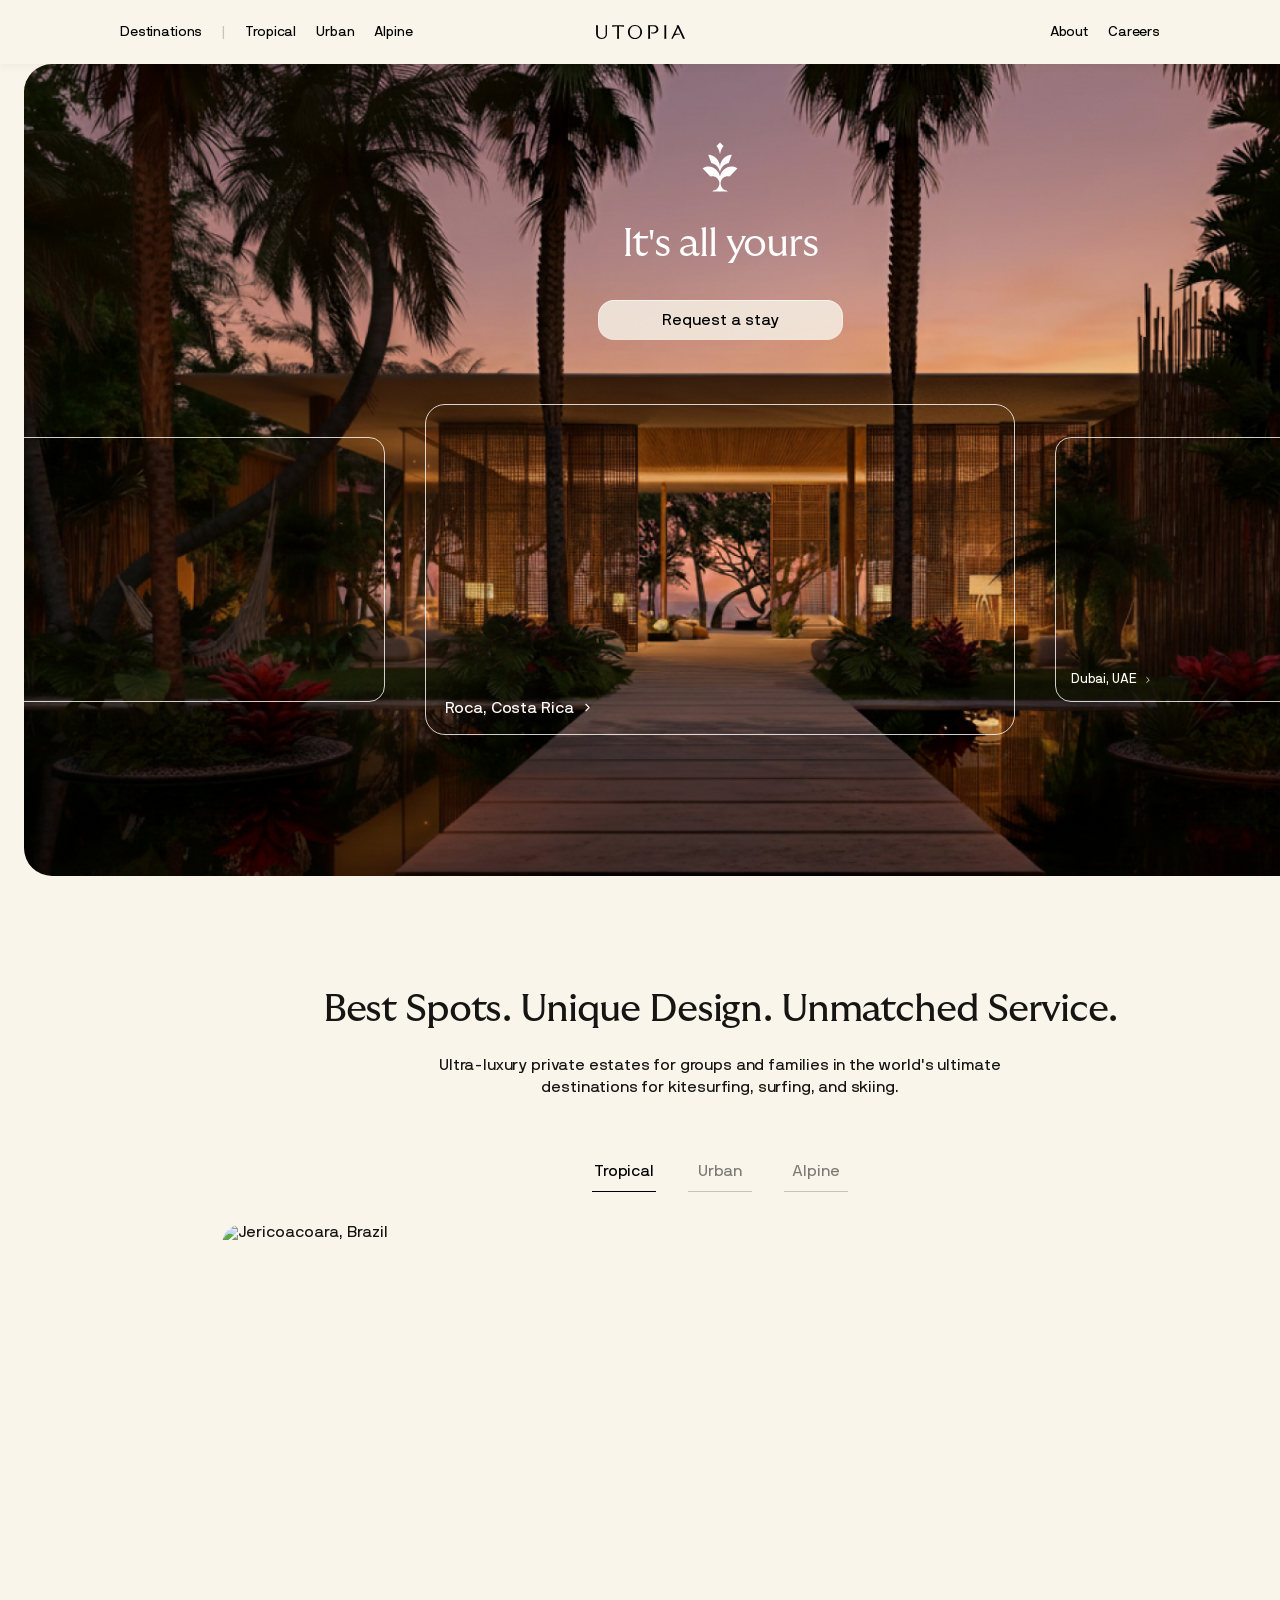
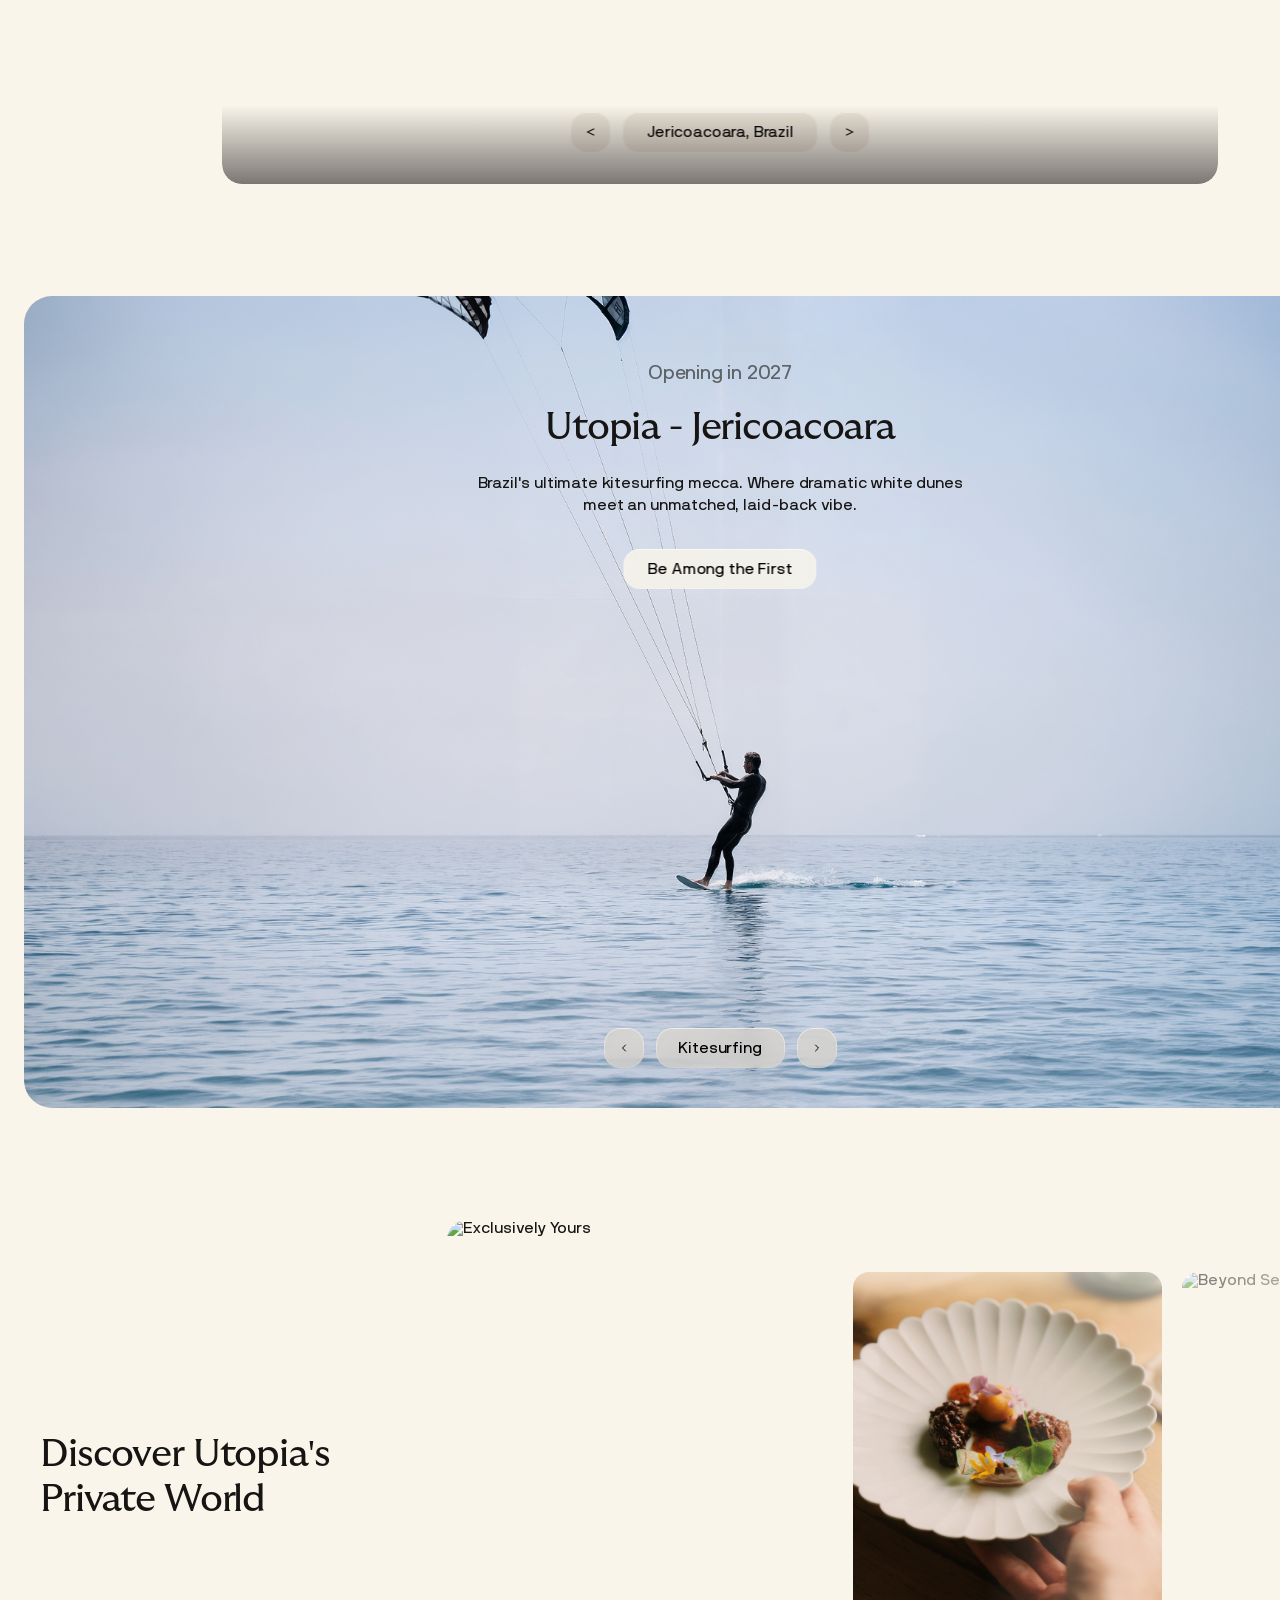
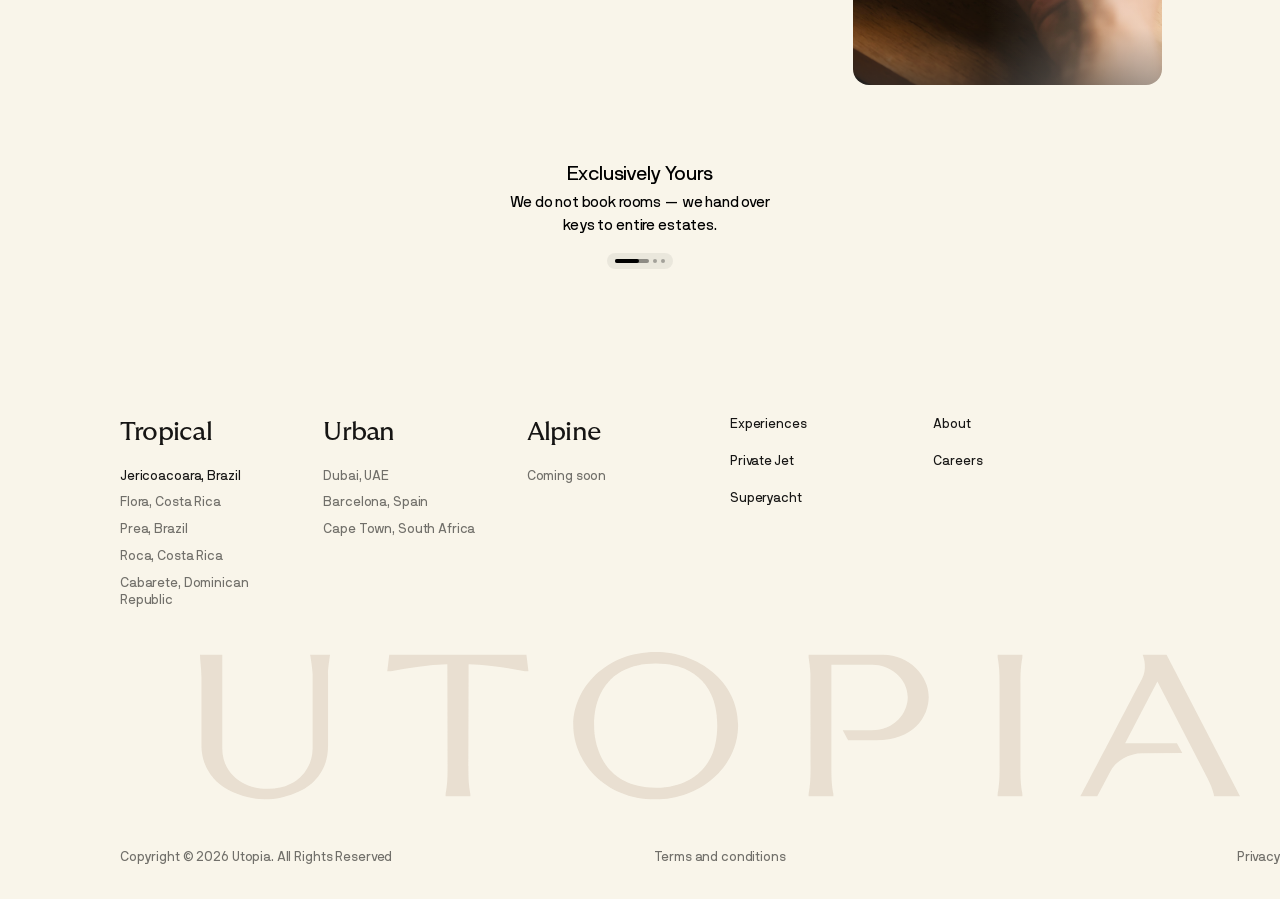
==== commit 2e0aebd5: "Add fullwidth slider with hover states and polish - Add 3-slide image slider to fullwidth section (k" ====
--- a/desktop_v1/index.html
+++ b/desktop_v1/index.html
@@ -133,9 +133,9 @@
   </section>
 
   <!-- ── FULL-WIDTH: JERICOACOARA ─────────────────────────────────── -->
-  <section class="fullwidth">
+  <section class="fullwidth" id="fullwidth-slider">
     <div class="fullwidth__inner">
-      <img class="fullwidth__bg" src="assets/jericoacoara-fullwidth.jpg" alt="" />
+      <img class="fullwidth__bg" src="assets/fullwidth-kitesurfing.png" alt="" />
 
       <div class="fullwidth__content">
         <div class="fullwidth__text">
@@ -296,6 +296,146 @@
       }, { passive: true });
 
     })();
+
+    // ── Fullwidth slider ────────────────────────────────────────────
+    (function () {
+      const slides = [
+        { src: 'assets/fullwidth-kitesurfing.png', label: 'Kitesurfing',      group: 'a' },
+        { src: 'assets/fullwidth-dunes.png',        label: 'Dunes Exploration' },
+        {
+          src: 'assets/fullwidth-birds.png', label: 'Local Vibes', group: 'a',
+          // Pin image top to card top; overflow clips at bottom only
+          bgStyle: { height: 'auto', bottom: 'auto', objectPosition: 'top', transform: 'scale(1.2)', transformOrigin: 'top center' }
+        },
+      ];
+
+      const section   = document.getElementById('fullwidth-slider');
+      if (!section) return;
+      const bg        = section.querySelector('.fullwidth__bg');
+      const labelEl   = section.querySelector('.img-nav__label');
+      const prevBtn   = section.querySelector('.img-nav__btn--prev');
+      const nextBtn   = section.querySelector('.img-nav__btn:not(.img-nav__btn--prev)');
+
+      let current = 0;
+      let transitioning = false;
+
+      // Measure fixed widths for grouped slides
+      const groupWidths = {};
+      (function measureGroups() {
+        var saved = labelEl.style.cssText;
+        labelEl.style.position = 'absolute';
+        labelEl.style.visibility = 'hidden';
+        labelEl.style.width = 'auto';
+        slides.forEach(function(s) {
+          if (!s.group) return;
+          labelEl.textContent = s.label;
+          var w = labelEl.offsetWidth;
+          groupWidths[s.group] = Math.max(groupWidths[s.group] || 0, w);
+        });
+        labelEl.style.cssText = saved;
+        labelEl.textContent = slides[0].label;
+        // Apply fixed width to initial slide if grouped
+        if (slides[0].group) {
+          labelEl.style.width = groupWidths[slides[0].group] + 'px';
+        }
+      })();
+
+      // Preload next image
+      function preload(index) {
+        const img = new Image();
+        img.src = slides[index].src;
+      }
+      preload(1);
+
+      function animateLabelWidth(newText, targetSlide) {
+        var fromW = labelEl.offsetWidth;
+
+        // Determine target width: fixed group width or natural content width
+        var toW;
+        if (targetSlide.group && groupWidths[targetSlide.group]) {
+          toW = groupWidths[targetSlide.group];
+        } else {
+          // Measure natural width of new text
+          labelEl.style.width = 'auto';
+          labelEl.textContent = newText;
+          toW = labelEl.offsetWidth;
+          labelEl.textContent = labelEl.textContent; // keep text
+        }
+
+        labelEl.textContent = newText;
+
+        if (fromW === toW) {
+          labelEl.style.width = toW + 'px';
+          return;
+        }
+
+        labelEl.style.transition = 'none';
+        labelEl.style.width = fromW + 'px';
+        labelEl.offsetWidth; // force reflow
+        labelEl.style.transition = 'width 0.35s cubic-bezier(0.25, 0.1, 0.25, 1)';
+        labelEl.style.width = toW + 'px';
+        labelEl.addEventListener('transitionend', function onEnd() {
+          labelEl.style.transition = '';
+          labelEl.removeEventListener('transitionend', onEnd);
+        });
+      }
+
+      function goTo(index) {
+        if (transitioning || index === current) return;
+        transitioning = true;
+        const next = ((index % slides.length) + slides.length) % slides.length;
+
+        bg.classList.add('is-fading');
+
+        // Wait for fade-out (0.25s) to fully complete before swapping content
+        setTimeout(function () {
+          var slide = slides[next];
+
+          bg.style.cssText = '';
+          if (slide.bgStyle) { Object.assign(bg.style, slide.bgStyle); }
+
+          bg.src = slide.src;
+          animateLabelWidth(slide.label, slide);
+          current = next;
+
+          function fadeIn() {
+            // Double rAF ensures browser has painted opacity:0 before starting fade-in
+            requestAnimationFrame(function () {
+              requestAnimationFrame(function () {
+                bg.classList.remove('is-fading');
+                transitioning = false;
+              });
+            });
+          }
+
+          if (bg.complete && bg.naturalWidth > 0) {
+            fadeIn();
+          } else {
+            bg.onload = fadeIn;
+            bg.onerror = function () { bg.classList.remove('is-fading'); transitioning = false; };
+          }
+        }, 300);
+      }
+
+      prevBtn && prevBtn.addEventListener('click', function () {
+        goTo(current - 1);
+      });
+      nextBtn && nextBtn.addEventListener('click', function () {
+        goTo(current + 1);
+      });
+
+      // Swipe support
+      var swipeStartX = 0;
+      section.addEventListener('pointerdown', function (e) {
+        swipeStartX = e.clientX;
+      }, { passive: true });
+      section.addEventListener('pointerup', function (e) {
+        var dx = e.clientX - swipeStartX;
+        if (Math.abs(dx) > 40) {
+          goTo(dx < 0 ? current + 1 : current - 1);
+        }
+      }, { passive: true });
+    })();
   </script>
 </body>
 </html>
--- a/desktop_v1/css/style.css
+++ b/desktop_v1/css/style.css
@@ -113,7 +113,8 @@
 
 .nav__center img {
   height: 14px;
-  width: auto;
+  width: 89px;
+  display: block;
 }
 
 .nav__right {
@@ -207,7 +208,7 @@
 }
 
 .hero__cta {
-  background: var(--cream);
+  background: rgba(249,245,234,0.8);
   border-radius: 16px;
   padding: 11px 64px;
   text-align: center;
@@ -217,6 +218,27 @@
   display: block;
   flex-shrink: 0;
   white-space: nowrap;
+  position: relative;
+  transition: background 0.2s ease;
+  cursor: pointer;
+}
+
+.hero__cta:hover {
+  background: #f8f7f7;
+}
+
+.hero__cta::before {
+  content: '';
+  position: absolute;
+  inset: 0;
+  border-radius: inherit;
+  padding: 1px;
+  background: linear-gradient(to bottom, rgba(255,255,255,0.6) 0%, rgba(255,255,255,0.08) 100%);
+  -webkit-mask: linear-gradient(#fff 0 0) content-box, linear-gradient(#fff 0 0);
+  -webkit-mask-composite: destination-out;
+  mask: linear-gradient(#fff 0 0) content-box, linear-gradient(#fff 0 0);
+  mask-composite: exclude;
+  pointer-events: none;
 }
 
 /* Destination cards row — fixed card sizes, bleeds past edges at narrow viewports */
@@ -511,15 +533,19 @@
   backdrop-filter: blur(8px);
   -webkit-backdrop-filter: blur(8px);
   border-radius: 16px;
-  padding: 11px 40px;
+  padding: 11px 24px;
   font-size: 16px;
   line-height: 18px;
   letter-spacing: -0.16px;
   color: #000;
-  text-align: center;
+  display: flex;
+  align-items: center;
+  justify-content: center;
   white-space: nowrap;
+  overflow: visible;
   border: none;
   position: relative;
+  box-sizing: border-box;
 }
 
 .img-nav__label::before {
@@ -561,6 +587,12 @@
   height: 100%;
   object-fit: cover;
   pointer-events: none;
+  transition: opacity 0.35s ease;
+}
+
+.fullwidth__bg.is-fading {
+  opacity: 0;
+  transition: opacity 0.35s ease;
 }
 
 .fullwidth__content {
@@ -609,6 +641,8 @@
 
 .fullwidth__cta {
   background: rgba(249,245,234,0.8);
+  transition: background 0.2s ease;
+  cursor: pointer;
   backdrop-filter: blur(8px);
   -webkit-backdrop-filter: blur(8px);
   border: none;
@@ -620,6 +654,10 @@
   letter-spacing: -0.16px;
   color: #000;
   white-space: nowrap;
+}
+
+.fullwidth__cta:hover {
+  background: #f8f7f7;
 }
 
 .fullwidth__cta::before {
@@ -640,10 +678,12 @@
 .fullwidth__bottom-nav {
   position: absolute;
   bottom: 40px;
-  left: 50%;
-  transform: translateX(-50%);
-  display: flex;
-  align-items: center;
+  left: 0;
+  right: 0;
+  transform: none;
+  display: flex;
+  align-items: center;
+  justify-content: center;
   gap: 12px;
 }
 
@@ -654,6 +694,14 @@
   -webkit-backdrop-filter: blur(8px);
   border: none;
   position: relative;
+}
+
+.fullwidth__bottom-nav .img-nav__btn {
+  transition: background 0.2s ease;
+}
+
+.fullwidth__bottom-nav .img-nav__btn:hover {
+  background: rgba(249,245,234,0.8);
 }
 
 .fullwidth__bottom-nav .img-nav__btn::before,
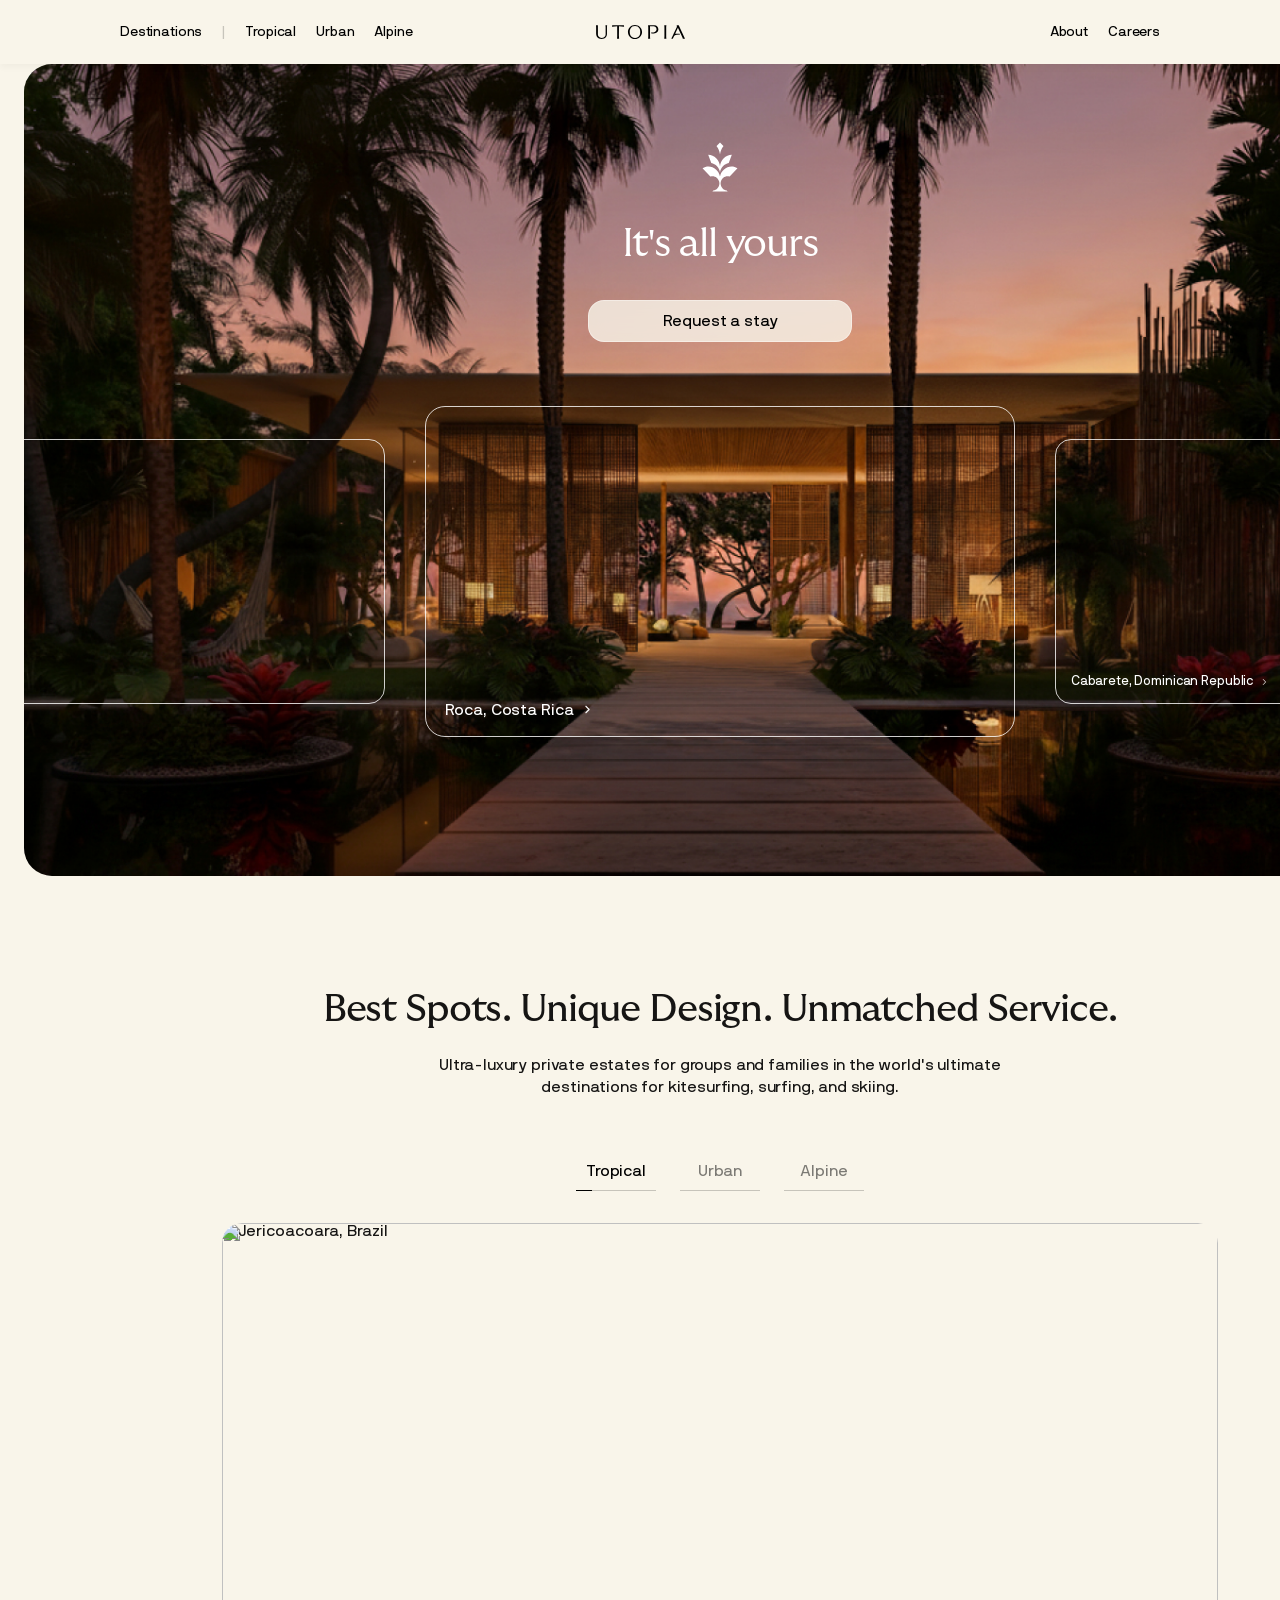
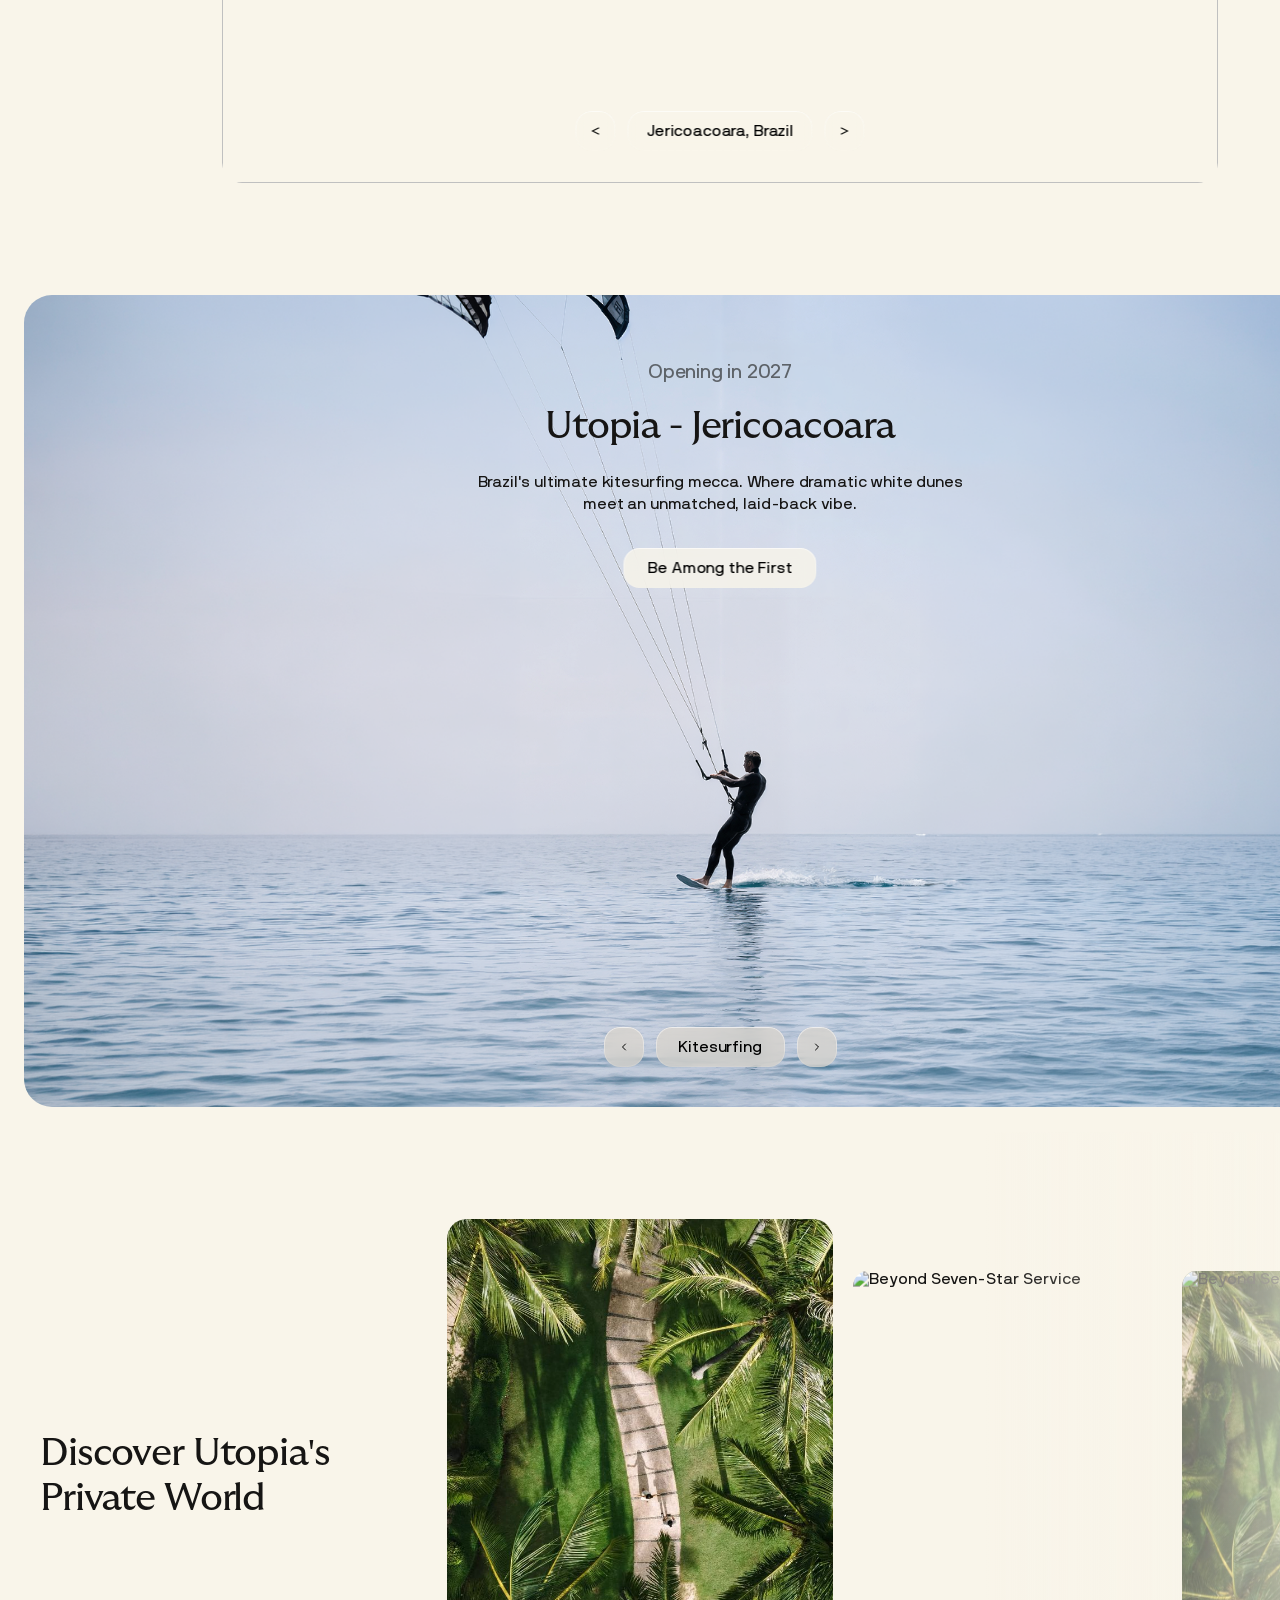
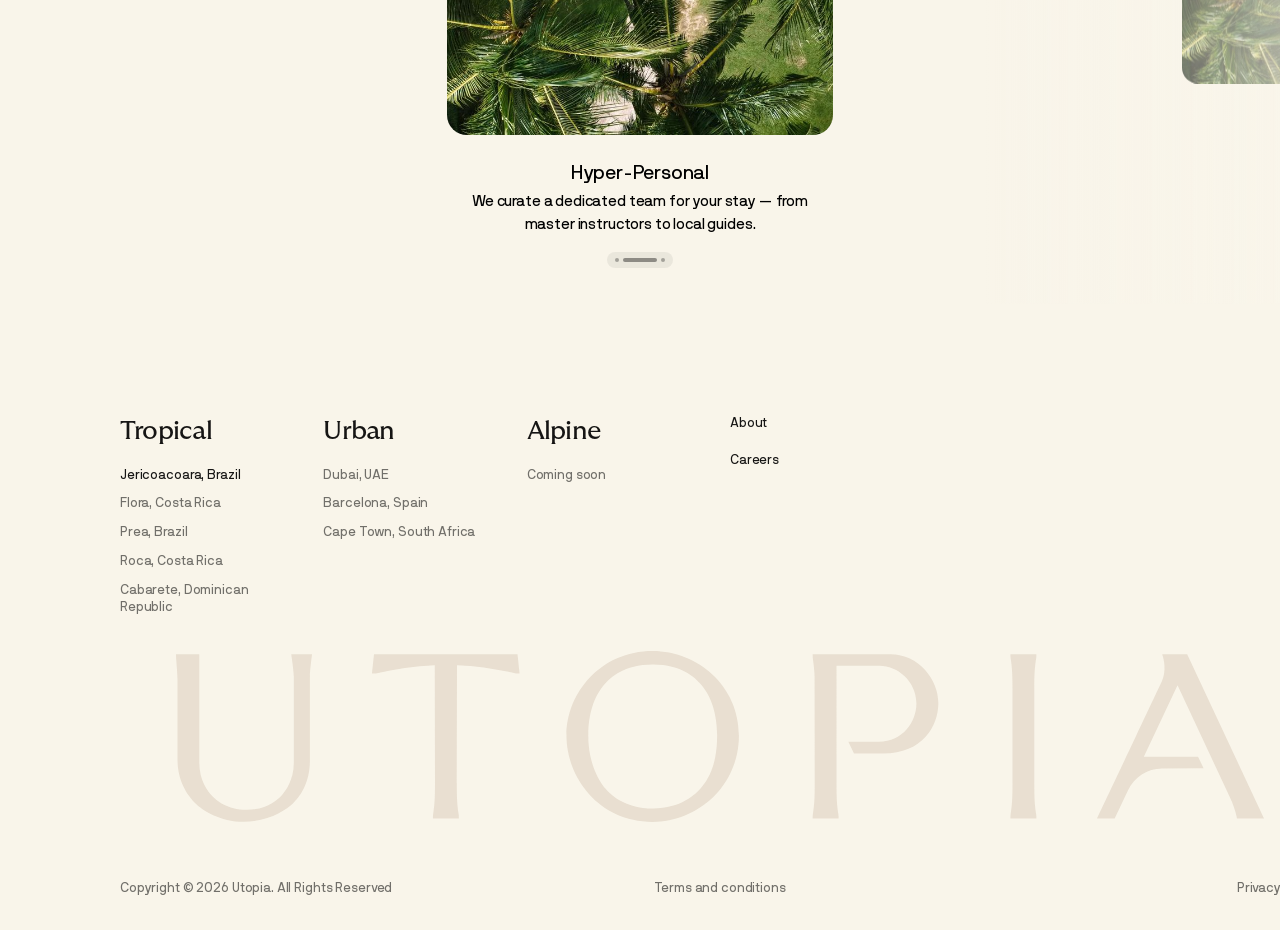
==== commit b84f556e: "Added animations to blocks 2-5, adde d hovers and buttons states" ====
--- a/desktop_v1/index.html
+++ b/desktop_v1/index.html
@@ -14,9 +14,9 @@
       <span class="nav__dest-label">Destinations</span>
       <span class="nav__sep">|</span>
       <div class="nav__dest-links">
-        <button class="nav__dest-btn">Tropical</button>
-        <button class="nav__dest-btn">Urban</button>
-        <button class="nav__dest-btn">Alpine</button>
+        <a class="nav__dest-btn nav__link" href="#">Tropical</a>
+        <a class="nav__dest-btn nav__link" href="#">Urban</a>
+        <a class="nav__dest-btn nav__link" href="#">Alpine</a>
       </div>
     </div>
     <div class="nav__center">
@@ -31,7 +31,8 @@
   <!-- ── HERO ────────────────────────────────────────────────────── -->
   <section class="hero">
     <div class="hero__inner">
-      <img class="hero__bg" src="assets/hero-bg-1920.jpg" alt="" />
+      <img class="hero__bg" id="hero-bg-b" src="" alt="" style="z-index:0;opacity:1;" />
+      <img class="hero__bg" id="hero-bg-a" src="assets/hero-bg-1920.jpg" alt="" style="z-index:1;opacity:1;" />
 
       <div class="hero__content">
         <!-- Logo + title grouped together (no gap between them per Figma) -->
@@ -46,46 +47,12 @@
           </div>
         </div>
 
-        <div class="hero__cards">
-          <!-- Far outer card: only visible at 1920px+ -->
-          <div class="hero__card hero__card--far">
-            <div class="hero__card-label">
-              <span>Prea, Brazil</span>
-              <img src="assets/arrow-icon.svg" alt="" />
-            </div>
-          </div>
-
-          <!-- Card: Prea, Brazil (fills left edge) -->
-          <div class="hero__card hero__card--side">
-            <div class="hero__card-label">
-              <span>Prea, Brazil</span>
-              <img src="assets/arrow-icon.svg" alt="" />
-            </div>
-          </div>
-
-          <!-- Card: Roca, Costa Rica (featured, fixed center) -->
-          <div class="hero__card hero__card--main">
-            <div class="hero__card-label">
-              <span>Roca, Costa Rica</span>
-              <img src="assets/arrow-icon-2.svg" alt="" />
-            </div>
-          </div>
-
-          <!-- Card: Dubai, UAE (fills right edge) -->
-          <div class="hero__card hero__card--side">
-            <div class="hero__card-label">
-              <span>Dubai, UAE</span>
-              <img src="assets/arrow-icon-3.svg" alt="" />
-            </div>
-          </div>
-
-          <!-- Far outer card: only visible at 1920px+ -->
-          <div class="hero__card hero__card--far">
-            <div class="hero__card-label">
-              <span>Prea, Brazil</span>
-              <img src="assets/arrow-icon.svg" alt="" />
-            </div>
-          </div>
+        <div class="hero__cards" id="hero-stage">
+          <div class="hero__card" id="hero-card-0"><div class="hero__card-label"><span></span><img src="assets/arrow-icon.svg" alt="" /></div></div>
+          <div class="hero__card" id="hero-card-1"><div class="hero__card-label"><span></span><img src="assets/arrow-icon.svg" alt="" /></div></div>
+          <div class="hero__card" id="hero-card-2"><div class="hero__card-label"><span></span><img src="assets/arrow-icon.svg" alt="" /></div></div>
+          <div class="hero__card" id="hero-card-3"><div class="hero__card-label"><span></span><img src="assets/arrow-icon.svg" alt="" /></div></div>
+          <div class="hero__card" id="hero-card-4"><div class="hero__card-label"><span></span><img src="assets/arrow-icon.svg" alt="" /></div></div>
         </div>
       </div>
     </div>
@@ -101,28 +68,30 @@
 
       <div class="destinations__content">
         <!-- Filter tabs -->
-        <div class="destinations__filters">
-          <div class="filter-tab filter-tab--active">
+        <div class="destinations__filters" id="dest-filters">
+          <div class="filter-tab filter-tab--active" data-tab="0">
             <span class="filter-tab__label">Tropical</span>
           </div>
-          <div class="filter-tab">
+          <div class="filter-tab" data-tab="1">
             <span class="filter-tab__label">Urban</span>
           </div>
-          <div class="filter-tab">
+          <div class="filter-tab" data-tab="2">
             <span class="filter-tab__label">Alpine</span>
           </div>
+          <div class="filter-indicator" id="dest-indicator"></div>
         </div>
 
         <!-- Main image -->
         <div class="destinations__images">
-          <div class="destinations__main-img">
-            <img src="assets/destinations-main-new.png" alt="Jericoacoara, Brazil" />
+          <div class="destinations__main-img" id="dest-main-img">
+            <img id="dest-img-b" src="" alt="" style="z-index:0;opacity:1;" />
+            <img id="dest-img-a" src="assets/dest-tropical-1.jpg" alt="Jericoacoara, Brazil" style="z-index:1;opacity:1;" />
             <div class="img-nav">
-              <button class="img-nav__btn img-nav__btn--prev" aria-label="Previous">
+              <button class="img-nav__btn img-nav__btn--prev" id="dest-prev" aria-label="Previous">
                 <img src="assets/chevron.svg" alt="" />
               </button>
-              <div class="img-nav__label">Jericoacoara, Brazil</div>
-              <button class="img-nav__btn" aria-label="Next">
+              <div class="img-nav__label" id="dest-label">Jericoacoara, Brazil</div>
+              <button class="img-nav__btn" id="dest-next" aria-label="Next">
                 <img src="assets/chevron.svg" alt="" />
               </button>
             </div>
@@ -163,18 +132,28 @@
   <section class="private-world">
     <div class="private-world__inner">
 
-      <!-- Images row: title + 3 photos -->
+      <!-- Images row: title + carousel stage -->
       <div class="private-world__images">
         <h2 class="private-world__title">Discover Utopia's<br>Private World</h2>
 
-        <div class="pw-img pw-img--large">
-          <img src="assets/pw-1.jpg" alt="Exclusively Yours" />
-        </div>
-        <div class="pw-img pw-img--small">
-          <img src="assets/pw-2.jpg" alt="Hyper-Personal" />
-        </div>
-        <div class="pw-img pw-img--small">
-          <img src="assets/pw-3.jpg" alt="Beyond Service" />
+        <div class="pw-stage" id="pw-stage">
+          <div class="pw-card is-active" data-index="0"
+               data-meta-title="Exclusively Yours"
+               data-meta-copy="We do not book rooms — we hand over keys to entire estates.">
+            <img src="assets/pw-1.jpg" alt="Exclusively Yours" />
+          </div>
+          <div class="pw-card" data-index="1"
+               data-meta-title="Hyper-Personal"
+               data-meta-copy="We curate a dedicated team for your stay — from master instructors to local guides.">
+            <img src="assets/pw-2.jpg" alt="Hyper-Personal" />
+          </div>
+          <div class="pw-card" data-index="2"
+               data-meta-title="Beyond Seven-Star Service"
+               data-meta-copy="Private chefs, world-class gastronomy, and seamless entertainment, delivered flawlessly.">
+            <img src="assets/pw-3.jpg" alt="Beyond Seven-Star Service" />
+          </div>
+          <button type="button" class="pw-hit pw-hit--prev" aria-label="Previous slide"></button>
+          <button type="button" class="pw-hit pw-hit--next" aria-label="Next slide"></button>
         </div>
       </div>
 
@@ -184,12 +163,21 @@
           <p class="pw-caption__heading">Exclusively Yours</p>
           <p class="pw-caption__body">We do not book rooms — we hand over keys to entire estates.</p>
         </div>
-        <div class="pw-caption__progress">
-          <div class="pw-progress__track">
-            <div class="pw-progress__fill"></div>
-          </div>
-          <div class="pw-progress__dot"></div>
-          <div class="pw-progress__dot"></div>
+        <div class="pw-caption__progress" id="pw-progress" data-active="0">
+          <span class="pw-progress-item is-active">
+            <span class="pw-progress-dot"></span>
+            <span class="pw-progress-track">
+              <span class="pw-progress-fill" id="pw-fill"></span>
+            </span>
+          </span>
+          <span class="pw-progress-item">
+            <span class="pw-progress-dot"></span>
+            <span class="pw-progress-track"></span>
+          </span>
+          <span class="pw-progress-item">
+            <span class="pw-progress-dot"></span>
+            <span class="pw-progress-track"></span>
+          </span>
         </div>
       </div>
 
@@ -236,22 +224,22 @@
           </div>
         </div>
 
-        <!-- Col 4: Experiences -->
+        <!-- Col 4: About / Careers -->
         <div class="footer__col footer__col--links">
+          <a href="#">About</a>
+          <a href="#">Careers</a>
+        </div>
+
+        <!-- Col 5: empty spacer (opacity-0 in Figma) -->
+        <div class="footer__col footer__col--links footer__col--hidden" aria-hidden="true">
           <p>Experiences</p>
           <p>Private Jet</p>
           <p>Superyacht</p>
         </div>
 
-        <!-- Col 5: About / Careers -->
-        <div class="footer__col footer__col--links">
-          <p>About</p>
-          <p>Careers</p>
-        </div>
-
-        <!-- Col 6: Instagram icon (top-right aligned) -->
+        <!-- Col 6: Scroll to top -->
         <div class="footer__col footer__col--icon">
-          <button class="footer__instagram" aria-label="Instagram">
+          <button class="footer__instagram" aria-label="Scroll to top" id="scroll-top-btn">
             <img src="assets/instagram-icon.svg" alt="" />
           </button>
         </div>
@@ -268,8 +256,8 @@
     <!-- Bottom bar -->
     <div class="footer__bottom">
       <p>Copyright © 2026 Utopia. All Rights Reserved</p>
-      <p>Terms and conditions</p>
-      <p>Privacy policy</p>
+      <p><a href="#" class="footer__bottom-link">Terms and conditions</a></p>
+      <p><a href="#" class="footer__bottom-link">Privacy policy</a></p>
     </div>
   </footer>
 
@@ -436,6 +424,684 @@
         }
       }, { passive: true });
     })();
+
+    // ── Destinations tabs + slides ──────────────────────────────────
+    (function () {
+      var TABS = [
+        { slides: [
+          { label: 'Jericoacoara, Brazil',       src: 'assets/dest-tropical-1.jpg' },
+          { label: 'Flora, Costa Rica',          src: 'assets/dest-tropical-2.jpg' },
+          { label: 'Prea, Brazil',               src: 'assets/dest-tropical-3.jpg' },
+          { label: 'Roca, Costa Rica',           src: 'assets/dest-tropical-4.jpg' },
+          { label: 'Cabarete, Dominican Republic', src: 'assets/dest-tropical-5.jpg' },
+        ]},
+        { slides: [
+          { label: 'Dubai, UAE',                 src: 'assets/dest-urban-1.jpg', pos: '50% 81%' },
+          { label: 'Barcelona, Spain',           src: 'assets/dest-urban-2.jpg' },
+          { label: 'Cape Town, South Africa',    src: 'assets/dest-urban-3.jpg' },
+        ]},
+        { slides: [
+          { label: 'Alpine',                     src: 'assets/dest-alpine-1.jpg' },
+        ]},
+      ];
+
+      // TAB_W = 80px, GAP = 24px → tab left offsets: 0, 104, 208
+      var TAB_W      = 80;
+      var TAB_GAP    = 24;
+
+      var filtersEl  = document.getElementById('dest-filters');
+      var indicator  = document.getElementById('dest-indicator');
+      var imgA       = document.getElementById('dest-img-a');
+      var imgB       = document.getElementById('dest-img-b');
+      var labelEl    = document.getElementById('dest-label');
+      var prevBtn    = document.getElementById('dest-prev');
+      var nextBtn    = document.getElementById('dest-next');
+      if (!filtersEl || !indicator || !imgA || !imgB || !labelEl) return;
+
+      // A is top (current), B is bottom (next); they swap roles after each transition
+      var topImg = imgA, botImg = imgB;
+
+      var tabEls     = Array.from(filtersEl.querySelectorAll('.filter-tab'));
+      var activeTab  = 0;
+      var activeSlide = 0;
+      var transitioning = false;
+
+      // Pre-measure label widths for all slides
+      var labelWidths = [];
+      (function measure() {
+        var saved = labelEl.style.cssText;
+        labelEl.style.position = 'absolute';
+        labelEl.style.visibility = 'hidden';
+        labelEl.style.width = 'auto';
+        TABS.forEach(function (tab) {
+          var widths = [];
+          tab.slides.forEach(function (slide) {
+            labelEl.textContent = slide.label;
+            widths.push(labelEl.offsetWidth);
+          });
+          labelWidths.push(widths);
+        });
+        labelEl.style.cssText = saved;
+        labelEl.textContent = TABS[0].slides[0].label;
+        labelEl.style.width = labelWidths[0][0] + 'px';
+      })();
+
+      // Indicator: left = tab offset, width = progress within tab
+      function indicatorLeft(tabIdx) {
+        return tabIdx * (TAB_W + TAB_GAP);
+      }
+      function indicatorWidth(tabIdx, slideIdx) {
+        var n = TABS[tabIdx].slides.length;
+        return (TAB_W / n) * (slideIdx + 1);
+      }
+
+      function setIndicator(tabIdx, slideIdx, animate) {
+        if (!animate) indicator.style.transition = 'none';
+        indicator.style.left  = indicatorLeft(tabIdx) + 'px';
+        indicator.style.width = indicatorWidth(tabIdx, slideIdx) + 'px';
+        if (!animate) {
+          indicator.offsetWidth; // reflow
+          indicator.style.transition = '';
+        }
+      }
+
+      // Init (no animation)
+      setIndicator(0, 0, false);
+
+      // Animate label width (same as fullwidth slider)
+      function animateLabel(newText, toW) {
+        var fromW = labelEl.offsetWidth;
+        labelEl.textContent = newText;
+        if (fromW === toW) { labelEl.style.width = toW + 'px'; return; }
+        labelEl.style.transition = 'none';
+        labelEl.style.width = fromW + 'px';
+        labelEl.offsetWidth;
+        labelEl.style.transition = 'width 0.35s cubic-bezier(0.25, 0.1, 0.25, 1)';
+        labelEl.style.width = toW + 'px';
+        labelEl.addEventListener('transitionend', function onEnd(e) {
+          if (e.propertyName !== 'width') return;
+          labelEl.style.transition = '';
+          labelEl.removeEventListener('transitionend', onEnd);
+        });
+      }
+
+      // True crossfade: load next image on bottom layer, fade top layer out
+      var FADE_MS = 380;
+      function showSlide(tabIdx, slideIdx) {
+        if (transitioning) return;
+        transitioning = true;
+
+        var slide = TABS[tabIdx].slides[slideIdx];
+        setIndicator(tabIdx, slideIdx, true);
+        animateLabel(slide.label, labelWidths[tabIdx][slideIdx]);
+
+        // Prepare bottom layer with next image
+        botImg.style.transition = 'none';
+        botImg.style.opacity = '1';
+        botImg.style.zIndex = '0';
+        botImg.style.objectPosition = slide.pos || '50% 50%';
+        botImg.src = slide.src;
+
+        function doFade() {
+          // Fade top layer out — bottom (new image) becomes visible underneath
+          topImg.style.transition = 'opacity ' + FADE_MS + 'ms ease';
+          topImg.style.opacity = '0';
+          setTimeout(function () {
+            // Swap roles: bottom becomes new top, top reset for next use
+            topImg.style.transition = 'none';
+            topImg.style.zIndex = '0';
+            botImg.style.zIndex = '1';
+            var tmp = topImg; topImg = botImg; botImg = tmp;
+            transitioning = false;
+          }, FADE_MS);
+        }
+
+        if (botImg.complete && botImg.naturalWidth > 0) {
+          requestAnimationFrame(function () { requestAnimationFrame(doFade); });
+        } else {
+          botImg.onload = function () {
+            requestAnimationFrame(function () { requestAnimationFrame(doFade); });
+          };
+          botImg.onerror = function () { transitioning = false; };
+        }
+      }
+
+      // Switch tab
+      function goToTab(tabIdx) {
+        if (tabIdx === activeTab) return;
+        tabEls[activeTab].classList.remove('filter-tab--active');
+        tabEls[tabIdx].classList.add('filter-tab--active');
+        activeTab  = tabIdx;
+        activeSlide = 0;
+        showSlide(activeTab, activeSlide);
+      }
+
+      // Navigate globally across all tabs
+      var totalSlides = TABS.reduce(function(s, t) { return s + t.slides.length; }, 0);
+      function globalIndex() {
+        var g = activeSlide;
+        for (var t = 0; t < activeTab; t++) g += TABS[t].slides.length;
+        return g;
+      }
+      function goToSlide(delta) {
+        var g = ((globalIndex() + delta) % totalSlides + totalSlides) % totalSlides;
+        var newTab = 0, newSlide = g;
+        while (newSlide >= TABS[newTab].slides.length) { newSlide -= TABS[newTab].slides.length; newTab++; }
+        if (newTab !== activeTab) {
+          tabEls[activeTab].classList.remove('filter-tab--active');
+          tabEls[newTab].classList.add('filter-tab--active');
+          activeTab = newTab;
+        }
+        activeSlide = newSlide;
+        showSlide(activeTab, activeSlide);
+      }
+
+      // Expose for nav links
+      window.destGoToTab = goToTab;
+
+      // Tab clicks
+      tabEls.forEach(function (el, i) {
+        el.addEventListener('click', function () { goToTab(i); });
+      });
+
+      // Prev / Next
+      prevBtn && prevBtn.addEventListener('click', function () { goToSlide(-1); });
+      nextBtn && nextBtn.addEventListener('click', function () { goToSlide(1); });
+
+      // Swipe
+      var swipeX = 0;
+      var destSection = filtersEl.closest('.destinations');
+      if (destSection) {
+        destSection.addEventListener('pointerdown', function (e) { swipeX = e.clientX; }, { passive: true });
+        destSection.addEventListener('pointerup', function (e) {
+          var dx = e.clientX - swipeX;
+          if (Math.abs(dx) > 40) goToSlide(dx < 0 ? 1 : -1);
+        }, { passive: true });
+      }
+
+      // Preload next images
+      TABS.forEach(function (tab) {
+        tab.slides.forEach(function (slide) {
+          var img = new Image(); img.src = slide.src;
+        });
+      });
+    })();
+
+    // ── Private World Carousel ──────────────────────────────────────
+    (function () {
+      var pwSection = document.querySelector('.private-world');
+      var pwStage   = document.getElementById('pw-stage');
+      var pwProgress = document.getElementById('pw-progress');
+      var pwFill    = document.getElementById('pw-fill');
+      var pwHeading = pwSection && pwSection.querySelector('.pw-caption__heading');
+      var pwBody    = pwSection && pwSection.querySelector('.pw-caption__body');
+      if (!pwStage || !pwProgress || !pwFill) return;
+
+      var cards   = Array.from(pwStage.querySelectorAll('.pw-card'));
+      var items   = Array.from(pwProgress.querySelectorAll('.pw-progress-item'));
+      var count   = cards.length;
+      if (count === 0) return;
+
+      // Layout constants (matching Figma desktop)
+      var ACTIVE_W   = 386;
+      var ACTIVE_H   = 516;
+      var INACTIVE_W = 308.8;
+      var INACTIVE_H = 412.8;
+      var GAP        = 20;
+      var INACTIVE_Y = 51.6;
+      var SLOT_X     = [0, ACTIVE_W + GAP, ACTIVE_W + GAP + INACTIVE_W + GAP];
+      var STAGE_W    = ACTIVE_W + GAP + INACTIVE_W + GAP + INACTIVE_W;
+      var AUTOPLAY_MS = 4000;
+      var SWIPE_THR   = 40;
+
+      var active      = 0;
+      var sectionVis  = false;
+      var dragging    = false;
+      var startX      = 0;
+      var dragX       = 0;
+      var moved       = false;
+      var suppressClk = false;
+      var autoAnimEnd = null;
+      var reducedMot  = window.matchMedia('(prefers-reduced-motion: reduce)');
+      var autoEnabled = !reducedMot.matches;
+
+      // Set stage size
+      pwStage.style.width  = STAGE_W + 'px';
+      pwStage.style.height = ACTIVE_H + 'px';
+      pwProgress.style.setProperty('--pw-autoplay-ms', AUTOPLAY_MS + 'ms');
+
+      function getLayout(ai) {
+        return cards.map(function(_, i) {
+          var rel = (i - ai + count) % count;
+          return { x: SLOT_X[rel], active: rel === 0 };
+        });
+      }
+
+      var EASE_STR = 'cubic-bezier(0.22,0.61,0.36,1)';
+      var TR_FULL  = [
+        'left 1000ms ' + EASE_STR,
+        'width 1000ms ' + EASE_STR,
+        'height 1000ms ' + EASE_STR,
+        'transform 1000ms ' + EASE_STR,
+        'opacity 1000ms ' + EASE_STR,
+        'border-radius 1000ms ' + EASE_STR
+      ].join(',');
+
+      function applyCard(card, slot, instant) {
+        var w  = slot.active ? ACTIVE_W : INACTIVE_W;
+        var h  = slot.active ? ACTIVE_H : INACTIVE_H;
+        var ty = slot.active ? 0 : INACTIVE_Y;
+        card.style.transition = instant ? 'none' : TR_FULL;
+        card.style.width      = w + 'px';
+        card.style.height     = h + 'px';
+        card.style.left       = slot.x + 'px';
+        card.style.transform  = 'translate3d(0,' + ty + 'px,0)';
+        card.style.opacity    = '1';
+        card.style.zIndex     = '';
+        card.classList.toggle('is-active', !!slot.active);
+      }
+
+      function layoutCards(instant) {
+        var layout = getLayout(active);
+        cards.forEach(function(card, i) { applyCard(card, layout[i], instant); });
+      }
+
+      function syncUI() {
+        var card = cards[active];
+        var title = card ? (card.dataset.metaTitle || '') : '';
+        var copy  = card ? (card.dataset.metaCopy  || '') : '';
+        if (pwHeading) pwHeading.textContent = title;
+        if (pwBody)    pwBody.textContent    = copy;
+        pwProgress.dataset.active = String(active);
+        items.forEach(function(item, i) {
+          var isAct = i === active;
+          item.classList.toggle('is-active', isAct);
+          if (isAct) {
+            var trackEl = item.querySelector('.pw-progress-track');
+            if (trackEl && pwFill.parentElement !== trackEl) {
+              trackEl.appendChild(pwFill);
+            }
+          }
+        });
+      }
+
+      function stopAutoplay() {
+        if (autoAnimEnd) {
+          pwFill.removeEventListener('animationend', autoAnimEnd);
+          autoAnimEnd = null;
+        }
+        pwFill.classList.remove('is-running');
+        pwFill.style.animation = 'none';
+        pwFill.style.width = '0';
+        void pwFill.offsetWidth;
+        pwFill.style.animation = '';
+      }
+
+      function startAutoplay() {
+        stopAutoplay();
+        syncUI();
+        if (!autoEnabled || !sectionVis || count <= 1) {
+          if (!autoEnabled) pwFill.style.width = '100%';
+          return;
+        }
+        pwFill.classList.add('is-running');
+        autoAnimEnd = function(e) {
+          if (e.target !== pwFill) return;
+          stopAutoplay();
+          goTo(active + 1);
+        };
+        pwFill.addEventListener('animationend', autoAnimEnd);
+      }
+
+      function goTo(index) {
+        var next = ((index % count) + count) % count;
+        if (next === active) { startAutoplay(); return; }
+        stopAutoplay();
+
+        var from = active;
+        active   = next;
+        var layout = getLayout(next);
+
+        var leaving   = cards[from];
+        var incoming  = cards[next];
+
+        // ── 1. Leaving card: fade + slight drift right, go behind everything
+        leaving.classList.remove('is-active');
+        leaving.style.zIndex     = '0';
+        leaving.style.transition = 'transform 350ms ease-out, opacity 350ms ease-out';
+        leaving.style.transform  = 'translate3d(60px, 0, 0)';
+        leaving.style.opacity    = '0';
+
+        // ── 2. Incoming card: start at slot-1 position (inactive size), slide+grow to active
+        incoming.style.transition = 'none';
+        incoming.style.left       = (ACTIVE_W + GAP) + 'px';
+        incoming.style.width      = INACTIVE_W + 'px';
+        incoming.style.height     = INACTIVE_H + 'px';
+        incoming.style.transform  = 'translate3d(0,' + INACTIVE_Y + 'px,0)';
+        incoming.style.opacity    = '1';
+        incoming.style.zIndex     = '3';
+        void incoming.offsetWidth;
+        incoming.classList.add('is-active');
+        incoming.style.transition = 'left 1000ms ' + EASE_STR + ', width 1000ms ' + EASE_STR + ', height 1000ms ' + EASE_STR + ', transform 1000ms ' + EASE_STR;
+        incoming.style.left       = '0px';
+        incoming.style.width      = ACTIVE_W + 'px';
+        incoming.style.height     = ACTIVE_H + 'px';
+        incoming.style.transform  = 'translate3d(0,0,0)';
+
+        // ── 3. Remaining cards slide to new positions
+        cards.forEach(function(card, i) {
+          if (i === from || i === next) return;
+          applyCard(card, layout[i], false);
+        });
+
+        // ── 4. Clone leaving card, start it off-screen right, slide in sync with others
+        var slot = layout[from];
+        var ghost = leaving.cloneNode(true);
+        ghost.style.transition = 'none';
+        ghost.style.width      = INACTIVE_W + 'px';
+        ghost.style.height     = INACTIVE_H + 'px';
+        ghost.style.left       = (STAGE_W + 60) + 'px';
+        ghost.style.transform  = 'translate3d(0,' + INACTIVE_Y + 'px,0)';
+        ghost.style.opacity    = '1';
+        ghost.style.zIndex         = '1';
+        ghost.style.pointerEvents  = 'none';
+        ghost.classList.remove('is-active');
+        leaving.parentNode.appendChild(ghost);
+        void ghost.offsetWidth;
+        ghost.style.transition = 'left 1000ms ' + EASE_STR;
+        ghost.style.left       = slot.x + 'px';
+
+        // After slide completes: swap ghost→real card, remove ghost
+        setTimeout(function() {
+          leaving.style.transition = 'none';
+          leaving.style.width      = INACTIVE_W + 'px';
+          leaving.style.height     = INACTIVE_H + 'px';
+          leaving.style.left       = slot.x + 'px';
+          leaving.style.transform  = 'translate3d(0,' + INACTIVE_Y + 'px,0)';
+          leaving.style.opacity    = '1';
+          leaving.style.zIndex     = '';
+          if (ghost.parentNode) ghost.parentNode.removeChild(ghost);
+        }, 1020);
+
+        syncUI();
+        startAutoplay();
+      }
+
+
+
+      // Visibility for autoplay
+      var io = new IntersectionObserver(function(entries) {
+        sectionVis = entries.some(function(en) { return en.isIntersecting; });
+        if (sectionVis) startAutoplay(); else stopAutoplay();
+      }, { threshold: 0.35 });
+      if (pwSection) io.observe(pwSection);
+
+      reducedMot.addEventListener('change', function(e) {
+        autoEnabled = !e.matches;
+        if (autoEnabled) startAutoplay(); else stopAutoplay();
+      });
+
+      // Init
+      layoutCards(true);
+      startAutoplay();
+    })();
+
+    (function () {
+      var destSection = document.querySelector('.destinations');
+      var navBtns = document.querySelectorAll('.nav__dest-btn');
+      var tabMap = { 'Tropical': 0, 'Urban': 1, 'Alpine': 2 };
+      navBtns.forEach(function (btn) {
+        btn.addEventListener('click', function (e) {
+          e.preventDefault();
+          var tabIdx = tabMap[btn.textContent.trim()];
+          if (tabIdx !== undefined && window.destGoToTab) window.destGoToTab(tabIdx);
+          destSection.scrollIntoView({ behavior: 'smooth', block: 'start' });
+        });
+      });
+    })();
+
+    document.getElementById('scroll-top-btn').addEventListener('click', function () {
+      document.querySelector('.hero').scrollIntoView({ behavior: 'smooth', block: 'start' });
+    });
+
+    // ── Hero slider ─────────────────────────────────────────────────
+    (function () {
+      var DESTS = [
+        { name: 'Roca, Costa Rica',             bg: 'assets/hero-bg-1920.jpg' },
+        { name: 'Cabarete, Dominican Republic', bg: 'assets/hero-bg-1920.jpg' },
+        { name: 'Jericoacoara, Brazil',         bg: 'assets/hero-bg-1920.jpg' },
+        { name: 'Flora, Costa Rica',            bg: 'assets/hero-bg-1920.jpg' },
+        { name: 'Dubai, UAE',                   bg: 'assets/hero-bg.jpg'      },
+        { name: 'Cape Town, South Africa',      bg: 'assets/hero-bg.jpg'      },
+        { name: 'Prea, Brazil',                 bg: 'assets/hero-bg-1920.jpg' },
+      ];
+      var N = DESTS.length;
+      var active = 0;
+      var transitioning = false;
+      var EASE = 'cubic-bezier(0.22,0.61,0.36,1)';
+      var TR_MS = 1000;
+      var FADE_MS = 380;
+      var AUTO_MS = 4000;
+
+      var heroBgA  = document.getElementById('hero-bg-a');
+      var heroBgB  = document.getElementById('hero-bg-b');
+      var heroStage = document.getElementById('hero-stage');
+      if (!heroStage || !heroBgA || !heroBgB) return;
+      var topBg = heroBgA, botBg = heroBgB;
+
+      function idx(n) { return ((n % N) + N) % N; }
+
+      // ── Slot defs (3-card at <1660px, 5-card at ≥1660px) ──────────
+      function computeSlots(vw) {
+        if (vw >= 1660) {
+          var sW = Math.min(422 + (vw - 1660) * 74 / 260, 496);
+          var mW = Math.min(528 + (vw - 1660) * 92 / 260, 620);
+          var sH = Math.round(sW * 280 / 496 * 100) / 100;
+          var mH = Math.round(mW * 348 / 620 * 100) / 100;
+          var yS = (mH - sH) / 2;
+          var x1 = sW + 40, x2 = x1 + sW + 40, x3 = x2 + mW + 40, x4 = x3 + sW + 40;
+          var sw = x4 + sW;
+          function ss(x) { return { x:x, y:yS, w:sW, h:sH, r:'16px', bw:'1.2px', fs:'12.9px', arw:'9.7px',  bot:'15.05px', lft:'14.8px', gap:'6.5px', sw:sw, sh:mH }; }
+          return [ss(0), ss(x1),
+            { x:x2, y:0, w:mW, h:mH, r:'20px', bw:'1.5px', fs:'16px', arw:'12.1px', bot:'18.5px', lft:'18.5px', gap:'8px', sw:sw, sh:mH },
+            ss(x3), ss(x4)];
+        }
+        var sw = 1614, sh = 331;
+        return [
+          { x:0,    y:32.75, w:472, h:265.5, r:'16px', bw:'1.2px', fs:'12.9px', arw:'9.7px',  bot:'15.05px', lft:'14.8px', gap:'6.5px', sw:sw, sh:sh },
+          { x:512,  y:0,     w:590, h:331,   r:'20px', bw:'1.5px', fs:'16px',   arw:'12.1px', bot:'18.5px',  lft:'18.5px', gap:'8px',   sw:sw, sh:sh },
+          { x:1142, y:32.75, w:472, h:265.5, r:'16px', bw:'1.2px', fs:'12.9px', arw:'9.7px',  bot:'15.05px', lft:'14.8px', gap:'6.5px', sw:sw, sh:sh },
+        ];
+      }
+
+      // ── DOM card elements ──────────────────────────────────────────
+      // All 5 elements; visElems = mutable ordered array of currently-visible set
+      var allElems = [0,1,2,3,4].map(function(i){ return document.getElementById('hero-card-'+i); });
+      if (allElems.some(function(e){ return !e; })) return;
+      // visElems[0] = first visible (left/far-left), visElems[last] = rightmost
+      var visElems = null;
+
+      function applySlot(el, slot, animate) {
+        var tr = animate ? ['left','top','width','height','border-radius'].map(function(p){
+          return p+' '+TR_MS+'ms '+EASE;
+        }).join(',') : 'none';
+        el.style.transition   = tr;
+        el.style.left         = slot.x + 'px';
+        el.style.top          = slot.y + 'px';
+        el.style.width        = slot.w + 'px';
+        el.style.height       = slot.h + 'px';
+        el.style.borderRadius = slot.r;
+        el.style.borderWidth  = slot.bw;
+        var label = el.querySelector('.hero__card-label');
+        if (label) {
+          label.style.fontSize = slot.fs;
+          label.style.bottom   = slot.bot;
+          label.style.left     = slot.lft;
+          label.style.gap      = slot.gap;
+          var arrow = label.querySelector('img');
+          if (arrow) arrow.style.width = arrow.style.height = slot.arw;
+        }
+      }
+
+      function setLab(el, name) {
+        var s = el.querySelector('.hero__card-label span');
+        if (s) s.textContent = name;
+      }
+
+      function applySlotLabel(el, slot) {
+        var label = el.querySelector('.hero__card-label');
+        if (!label) return;
+        label.style.transition = 'none';
+        label.style.fontSize = slot.fs; label.style.bottom = slot.bot;
+        label.style.left = slot.lft; label.style.gap = slot.gap;
+        var arrow = label.querySelector('img');
+        if (arrow) arrow.style.width = arrow.style.height = slot.arw;
+      }
+
+      // ── BG crossfade ───────────────────────────────────────────────
+      function crossfadeBg(newSrc) {
+        botBg.style.transition = 'none';
+        botBg.style.opacity = '1';
+        botBg.style.zIndex  = '0';
+        botBg.src = newSrc;
+        function doFade() {
+          topBg.style.transition = 'opacity ' + FADE_MS + 'ms ease';
+          topBg.style.opacity = '0';
+          setTimeout(function() {
+            topBg.style.transition = 'none';
+            topBg.style.zIndex = '0'; botBg.style.zIndex = '1';
+            var t = topBg; topBg = botBg; botBg = t;
+          }, FADE_MS + 20);
+        }
+        if (botBg.complete && botBg.naturalWidth > 0) {
+          requestAnimationFrame(function(){ requestAnimationFrame(doFade); });
+        } else {
+          botBg.onload  = function(){ requestAnimationFrame(function(){ requestAnimationFrame(doFade); }); };
+          botBg.onerror = function(){};
+        }
+      }
+
+      // ── Init / re-init (also called on resize) ─────────────────────
+      function init() {
+        var slots = computeSlots(window.innerWidth);
+        var n = slots.length; // 3 or 5
+        var half = (n - 1) / 2; // 1 or 2
+
+        heroStage.style.width  = slots[0].sw + 'px';
+        heroStage.style.height = slots[0].sh + 'px';
+
+        // Build visElems from the front of allElems for canonical reset
+        visElems = allElems.slice(0, n);
+
+        // Hide extra cards (3-card mode: hide elems 3 & 4)
+        allElems.forEach(function(el, i){ el.style.display = i < n ? 'block' : 'none'; });
+
+        for (var i = 0; i < n; i++) {
+          setLab(visElems[i], DESTS[idx(active - half + i)].name);
+          applySlot(visElems[i], slots[i], false);
+          visElems[i].style.opacity = '1';
+        }
+
+        topBg.src            = DESTS[active].bg;
+        topBg.style.opacity  = '1';
+        topBg.style.zIndex   = '1';
+        botBg.style.opacity  = '1';
+        botBg.style.zIndex   = '0';
+      }
+
+      // ── Advance one step ───────────────────────────────────────────
+      function goNext() {
+        if (transitioning) return;
+        transitioning = true;
+        active = idx(active + 1);
+
+        var slots = computeSlots(window.innerWidth);
+        var n     = slots.length;
+        var half  = (n - 1) / 2; // offset from center: 1 (3-card) or 2 (5-card)
+        var stageW = slots[0].sw;
+        var first = visElems[0];
+        var lastSlot = slots[n - 1];
+
+        crossfadeBg(DESTS[active].bg);
+
+        // 1. First card exits left
+        first.style.transition = 'left 350ms ease-out, opacity 350ms ease-out';
+        first.style.left       = (-slots[0].w - 60) + 'px';
+        first.style.opacity    = '0';
+
+        // 2. Remaining cards shift one slot left
+        for (var i = 1; i < n; i++) applySlot(visElems[i], slots[i - 1], true);
+
+        // 3. Entering card slides in from off-screen right
+        var entering = first.cloneNode(true);
+        entering.removeAttribute('id');
+        entering.style.transition    = 'none';
+        entering.style.left          = (stageW + 40) + 'px';
+        entering.style.top           = lastSlot.y + 'px';
+        entering.style.width         = lastSlot.w + 'px';
+        entering.style.height        = lastSlot.h + 'px';
+        entering.style.borderRadius  = lastSlot.r;
+        entering.style.borderWidth   = lastSlot.bw;
+        entering.style.opacity       = '1';
+        entering.style.zIndex        = '1';
+        entering.style.pointerEvents = 'none';
+        entering.style.display       = 'block';
+        setLab(entering, DESTS[idx(active + half)].name);
+        applySlotLabel(entering, lastSlot);
+        heroStage.appendChild(entering);
+        void entering.offsetWidth;
+        entering.style.transition = 'left ' + TR_MS + 'ms ' + EASE;
+        entering.style.left = lastSlot.x + 'px';
+
+        setTimeout(function() {
+          // Snap exited card to last slot (becomes the new rightmost)
+          first.style.transition   = 'none';
+          first.style.left         = lastSlot.x + 'px';
+          first.style.top          = lastSlot.y + 'px';
+          first.style.width        = lastSlot.w + 'px';
+          first.style.height       = lastSlot.h + 'px';
+          first.style.borderRadius = lastSlot.r;
+          first.style.borderWidth  = lastSlot.bw;
+          first.style.opacity      = '1';
+          setLab(first, DESTS[idx(active + half)].name);
+          applySlotLabel(first, lastSlot);
+
+          if (entering.parentNode) entering.parentNode.removeChild(entering);
+
+          // Rotate: [0,1,...,n-1] → [1,...,n-1,0]
+          visElems.push(visElems.shift());
+
+          transitioning = false;
+          scheduleAuto();
+        }, TR_MS + 20);
+      }
+
+      var autoTimer = null, heroVisible = false;
+      function scheduleAuto() {
+        clearTimeout(autoTimer);
+        if (heroVisible) autoTimer = setTimeout(goNext, AUTO_MS);
+      }
+
+      // Resize: re-init with debounce
+      var resizeTimer;
+      window.addEventListener('resize', function() {
+        clearTimeout(resizeTimer);
+        resizeTimer = setTimeout(function() {
+          transitioning = false;
+          clearTimeout(autoTimer);
+          init();
+          if (heroVisible) scheduleAuto();
+        }, 200);
+      });
+
+      var io = new IntersectionObserver(function(entries) {
+        heroVisible = entries.some(function(e){ return e.isIntersecting; });
+        if (heroVisible) scheduleAuto(); else clearTimeout(autoTimer);
+      }, { threshold: 0.3 });
+      io.observe(document.querySelector('.hero'));
+
+      init();
+    })();
   </script>
 </body>
 </html>
--- a/desktop_v1/css/style.css
+++ b/desktop_v1/css/style.css
@@ -104,6 +104,11 @@
   letter-spacing: -0.14px;
   color: #000;
   padding: 0;
+  transition: opacity 0.2s ease;
+}
+
+.nav__dest-btn:hover {
+  opacity: 0.6;
 }
 
 .nav__center {
@@ -127,6 +132,11 @@
   font-size: 14px;
   letter-spacing: -0.14px;
   color: #000;
+  transition: opacity 0.2s ease;
+}
+
+.nav__link:hover {
+  opacity: 0.6;
 }
 
 /* ═══════════════════════════════════════════════════════════════════
@@ -158,6 +168,7 @@
 .hero__content {
   position: absolute;
   inset: 0;
+  z-index: 2;
   display: flex;
   flex-direction: column;
   align-items: center;
@@ -209,25 +220,244 @@
 
 .hero__cta {
   background: rgba(249,245,234,0.8);
+  backdrop-filter: blur(8px);
+  -webkit-backdrop-filter: blur(8px);
+  border: 0.5px solid rgba(255,255,255,0.4);
   border-radius: 16px;
-  padding: 11px 64px;
+  padding: 11px 24px;
+  width: 264px;
+  box-sizing: border-box;
   text-align: center;
   font-size: 16px;
   line-height: 18px;
+  letter-spacing: -0.16px;
   color: #000;
   display: block;
   flex-shrink: 0;
   white-space: nowrap;
+  overflow: hidden;
   position: relative;
   transition: background 0.2s ease;
   cursor: pointer;
 }
 
 .hero__cta:hover {
-  background: #f8f7f7;
-}
-
-.hero__cta::before {
+  background: #f9f5ea;
+}
+
+/* Destination cards stage — absolute-positioned slider */
+.hero__cards {
+  position: relative;
+  width: 1614px;
+  height: 331px;
+  flex-shrink: 0;
+  overflow: visible;
+}
+
+.hero__card {
+  position: absolute;
+  border: 1.2px solid rgba(255,255,255,0.8);
+  border-radius: 16px;
+  overflow: hidden;
+  box-shadow: 0 12.9px 25.8px rgba(0,0,0,0.1), 0 1.6px 1.6px rgba(0,0,0,0.05);
+}
+
+.hero__card-video {
+  position: absolute;
+  inset: 0;
+  width: 100%;
+  height: 100%;
+  object-fit: cover;
+  pointer-events: none;
+}
+
+/* card label — base style; specifics set by JS per slot */
+.hero__card-label {
+  position: absolute;
+  bottom: 15.05px;
+  left: 14.8px;
+  display: flex;
+  align-items: center;
+  gap: 6.5px;
+  color: #fff;
+  font-size: 12.9px;
+  letter-spacing: -0.13px;
+  white-space: nowrap;
+  transition: font-size 1000ms cubic-bezier(0.22,0.61,0.36,1),
+              bottom 1000ms cubic-bezier(0.22,0.61,0.36,1),
+              left 1000ms cubic-bezier(0.22,0.61,0.36,1),
+              gap 1000ms cubic-bezier(0.22,0.61,0.36,1);
+}
+
+.hero__card-label img {
+  width: 9.7px;
+  height: 9.7px;
+  transition: width 1000ms cubic-bezier(0.22,0.61,0.36,1),
+              height 1000ms cubic-bezier(0.22,0.61,0.36,1);
+}
+
+/* ═══════════════════════════════════════════════════════════════════
+   DESTINATIONS SECTION
+═══════════════════════════════════════════════════════════════════ */
+.destinations {
+  background: var(--cream);
+  padding: 100px 0;
+  display: flex;
+  flex-direction: column;
+  align-items: center;
+}
+
+.destinations__inner {
+  display: flex;
+  flex-direction: column;
+  gap: 64px;
+  align-items: center;
+  width: 996px;
+}
+
+.destinations__intro {
+  display: flex;
+  flex-direction: column;
+  align-items: center;
+  gap: 20px;
+  text-align: center;
+}
+
+.destinations__title {
+  font-family: "GT Ultra Median", serif;
+  font-weight: 400;
+  font-size: 38px;
+  letter-spacing: -1.14px;
+  line-height: 1.2;
+  color: var(--dark);
+  max-width: 836px;
+}
+
+.destinations__body {
+  font-size: 16px;
+  letter-spacing: -0.16px;
+  line-height: 1.4;
+  color: var(--dark);
+  width: 590px;
+}
+
+.destinations__content {
+  display: flex;
+  flex-direction: column;
+  gap: 32px;
+  align-items: center;
+  width: 100%;
+}
+
+/* Filter tabs */
+.destinations__filters {
+  display: flex;
+  align-items: flex-start;
+  gap: 24px;
+  position: relative;
+}
+
+.filter-tab {
+  display: flex;
+  flex-direction: column;
+  align-items: center;
+  width: 80px;
+  padding-bottom: 10px;
+  border-bottom: 1px solid rgba(0,0,0,0.2);
+  position: relative;
+  cursor: pointer;
+}
+
+.filter-tab__label {
+  font-size: 16px;
+  line-height: 18px;
+  letter-spacing: -0.16px;
+  color: rgba(0,0,0,0.5);
+  white-space: nowrap;
+  transition: color 0.3s ease;
+}
+
+.filter-tab:not(.filter-tab--active):hover .filter-tab__label {
+  color: #000;
+}
+
+.filter-tab--active {
+  cursor: default;
+  pointer-events: none;
+}
+
+.filter-tab--active .filter-tab__label {
+  color: #000;
+}
+
+/* Animated underline indicator */
+.filter-indicator {
+  position: absolute;
+  bottom: 0;
+  height: 1px;
+  background: #000;
+  transition: left 0.35s cubic-bezier(0.25, 0.1, 0.25, 1), width 0.35s cubic-bezier(0.25, 0.1, 0.25, 1);
+  pointer-events: none;
+}
+
+/* Main destination image */
+.destinations__images {
+  display: flex;
+  flex-direction: column;
+  gap: 24px;
+  align-items: center;
+  width: 100%;
+}
+
+.destinations__main-img {
+  position: relative;
+  width: 996px;
+  height: 560px;
+  border-radius: 20px;
+  overflow: hidden;
+}
+
+.destinations__main-img img,
+.destinations__main-img video {
+  position: absolute;
+  inset: 0;
+  width: 100%;
+  height: 100%;
+  object-fit: cover;
+  border-radius: 20px;
+}
+
+
+/* Image caption nav */
+.img-nav {
+  position: absolute;
+  bottom: 32px;
+  left: 50%;
+  transform: translateX(-50%);
+  display: flex;
+  align-items: center;
+  gap: 12px;
+  z-index: 2;
+}
+
+.img-nav__btn {
+  width: 40px;
+  height: 40px;
+  padding: 0;
+  border-radius: 16px;
+  background: rgba(249,245,234,0.6);
+  backdrop-filter: blur(8px);
+  -webkit-backdrop-filter: blur(8px);
+  display: flex;
+  align-items: center;
+  justify-content: center;
+  cursor: pointer;
+  flex-shrink: 0;
+  border: none;
+  position: relative;
+}
+
+.img-nav__btn::before {
   content: '';
   position: absolute;
   inset: 0;
@@ -241,280 +471,6 @@
   pointer-events: none;
 }
 
-/* Destination cards row — fixed card sizes, bleeds past edges at narrow viewports */
-.hero__cards {
-  display: flex;
-  align-items: center;
-  gap: 40px;
-  justify-content: center;
-  width: calc(100% + 40px);
-  flex-shrink: 0;
-}
-
-.hero__card {
-  position: relative;
-  border-radius: 16px;
-  overflow: hidden;
-  border: 1.2px solid rgba(255,255,255,0.8);
-  box-shadow: 0 12.9px 25.8px rgba(0,0,0,0.1), 0 1.6px 1.6px rgba(0,0,0,0.05);
-  flex-shrink: 0;
-}
-
-/* Side cards: fixed Figma 1440 size */
-.hero__card--side {
-  width: 472px;
-  aspect-ratio: 472 / 265.5;
-}
-
-/* Far outer cards: hidden by default */
-.hero__card--far {
-  display: none;
-  flex-shrink: 0;
-  width: 496px;
-  aspect-ratio: 496 / 280;
-}
-
-.hero__card-video {
-  position: absolute;
-  inset: 0;
-  width: 100%;
-  height: 100%;
-  object-fit: cover;
-  pointer-events: none;
-}
-
-/* Center card: fixed Figma 1440 size */
-.hero__card--main {
-  width: 590px;
-  aspect-ratio: 590 / 331;
-  flex-shrink: 0;
-  border-radius: 20px;
-  border-width: 1.5px;
-  box-shadow: 0 16.2px 32.3px rgba(0,0,0,0.1), 0 2px 2px rgba(0,0,0,0.05);
-}
-
-/* card label */
-.hero__card-label {
-  position: absolute;
-  bottom: 15.05px;
-  left: 14.8px;
-  display: flex;
-  align-items: center;
-  gap: 6.5px;
-  color: #fff;
-  font-size: 12.9px;
-  letter-spacing: -0.13px;
-  white-space: nowrap;
-}
-
-.hero__card--main .hero__card-label {
-  bottom: 18.5px;
-  left: 18.5px;
-  font-size: 16.2px;
-  gap: 8px;
-}
-
-.hero__card-label img {
-  width: 9.7px;
-  height: 9.7px;
-}
-
-.hero__card--main .hero__card-label img {
-  width: 12.1px;
-  height: 12.1px;
-}
-
-/* At 1660px+: show all 5 cards, sizes scale smoothly from 1660→1920 */
-@media (min-width: 1660px) {
-  .hero__card--far {
-    display: block;
-    /* at 1660px: 422px visible ~40px sliver; at 1920px: 496px (Figma) */
-    width: clamp(422px, calc(422px + (100vw - 1660px) * 74 / 260), 496px);
-    aspect-ratio: 496 / 280;
-  }
-
-  .hero__card--side {
-    width: clamp(422px, calc(422px + (100vw - 1660px) * 74 / 260), 496px);
-    aspect-ratio: 496 / 280;
-  }
-
-  .hero__card--main {
-    width: clamp(528px, calc(528px + (100vw - 1660px) * 92 / 260), 620px);
-    aspect-ratio: 620 / 348;
-  }
-}
-
-/* ═══════════════════════════════════════════════════════════════════
-   DESTINATIONS SECTION
-═══════════════════════════════════════════════════════════════════ */
-.destinations {
-  background: var(--cream);
-  padding: 100px 0;
-  display: flex;
-  flex-direction: column;
-  align-items: center;
-}
-
-.destinations__inner {
-  display: flex;
-  flex-direction: column;
-  gap: 64px;
-  align-items: center;
-  width: 996px;
-}
-
-.destinations__intro {
-  display: flex;
-  flex-direction: column;
-  align-items: center;
-  gap: 20px;
-  text-align: center;
-}
-
-.destinations__title {
-  font-family: "GT Ultra Median", serif;
-  font-weight: 400;
-  font-size: 38px;
-  letter-spacing: -1.14px;
-  line-height: 1.2;
-  color: var(--dark);
-  max-width: 836px;
-}
-
-.destinations__body {
-  font-size: 16px;
-  letter-spacing: -0.16px;
-  line-height: 1.4;
-  color: var(--dark);
-  width: 590px;
-}
-
-.destinations__content {
-  display: flex;
-  flex-direction: column;
-  gap: 32px;
-  align-items: center;
-  width: 100%;
-}
-
-/* Filter tabs */
-.destinations__filters {
-  display: flex;
-  align-items: flex-start;
-  gap: 32px;
-}
-
-.filter-tab {
-  display: flex;
-  flex-direction: column;
-  align-items: center;
-  width: 64px;
-  padding-bottom: 11px;
-  border-bottom: 1px solid rgba(0,0,0,0.2);
-  position: relative;
-  cursor: pointer;
-}
-
-.filter-tab__label {
-  font-size: 16px;
-  line-height: 18px;
-  letter-spacing: -0.16px;
-  color: rgba(0,0,0,0.5);
-  white-space: nowrap;
-}
-
-.filter-tab--active .filter-tab__label {
-  color: #000;
-}
-
-.filter-tab--active::after {
-  content: '';
-  position: absolute;
-  bottom: -1px;
-  left: 0;
-  right: 0;
-  height: 1px;
-  background: #000;
-}
-
-/* Main destination image */
-.destinations__images {
-  display: flex;
-  flex-direction: column;
-  gap: 24px;
-  align-items: center;
-  width: 100%;
-}
-
-.destinations__main-img {
-  position: relative;
-  width: 996px;
-  height: 560px;
-  border-radius: 20px;
-  overflow: hidden;
-}
-
-.destinations__main-img img,
-.destinations__main-img video {
-  position: absolute;
-  inset: 0;
-  width: 100%;
-  height: 100%;
-  object-fit: cover;
-  border-radius: 20px;
-}
-
-.destinations__main-img::after {
-  content: '';
-  position: absolute;
-  inset: 0;
-  border-radius: 20px;
-  background: linear-gradient(180deg, rgba(51,47,46,0) 86%, #332f2e 108%);
-  pointer-events: none;
-}
-
-/* Image caption nav */
-.img-nav {
-  position: absolute;
-  bottom: 32px;
-  left: 50%;
-  transform: translateX(-50%);
-  display: flex;
-  align-items: center;
-  gap: 12px;
-}
-
-.img-nav__btn {
-  width: 40px;
-  height: 40px;
-  padding: 0;
-  border-radius: 16px;
-  background: rgba(229,218,203,0.6);
-  backdrop-filter: blur(8px);
-  -webkit-backdrop-filter: blur(8px);
-  display: flex;
-  align-items: center;
-  justify-content: center;
-  cursor: pointer;
-  flex-shrink: 0;
-  border: none;
-  position: relative;
-}
-
-.img-nav__btn::before {
-  content: '';
-  position: absolute;
-  inset: 0;
-  border-radius: inherit;
-  padding: 1px;
-  background: linear-gradient(to bottom, rgba(255,255,255,0.6) 0%, rgba(255,255,255,0.08) 100%);
-  -webkit-mask: linear-gradient(#fff 0 0) content-box, linear-gradient(#fff 0 0);
-  -webkit-mask-composite: destination-out;
-  mask: linear-gradient(#fff 0 0) content-box, linear-gradient(#fff 0 0);
-  mask-composite: exclude;
-  pointer-events: none;
-}
-
 .img-nav__btn img {
   position: absolute;
   top: 50%;
@@ -529,7 +485,7 @@
 }
 
 .img-nav__label {
-  background: rgba(229,218,203,0.6);
+  background: rgba(249,245,234,0.6);
   backdrop-filter: blur(8px);
   -webkit-backdrop-filter: blur(8px);
   border-radius: 16px;
@@ -546,6 +502,16 @@
   border: none;
   position: relative;
   box-sizing: border-box;
+  transition: background 0.2s ease;
+}
+
+
+.img-nav__btn {
+  transition: background 0.2s ease;
+}
+
+.img-nav__btn:hover {
+  background: #f9f5ea;
 }
 
 .img-nav__label::before {
@@ -657,7 +623,7 @@
 }
 
 .fullwidth__cta:hover {
-  background: #f8f7f7;
+  background: #f9f5ea;
 }
 
 .fullwidth__cta::before {
@@ -696,12 +662,17 @@
   position: relative;
 }
 
+.fullwidth__bottom-nav .img-nav__label {
+  transition: background 0.2s ease;
+}
+
+.fullwidth__bottom-nav 
 .fullwidth__bottom-nav .img-nav__btn {
   transition: background 0.2s ease;
 }
 
 .fullwidth__bottom-nav .img-nav__btn:hover {
-  background: rgba(249,245,234,0.8);
+  background: #f9f5ea;
 }
 
 .fullwidth__bottom-nav .img-nav__btn::before,
@@ -762,32 +733,64 @@
   flex-shrink: 0;
 }
 
-/* gallery images */
-.pw-img {
-  position: relative;
+/* carousel stage — cards are absolutely positioned inside */
+.pw-stage {
+  position: relative;
+  flex-shrink: 0;
+  overflow: visible;
+  cursor: grab;
+}
+
+.pw-stage:active {
+  cursor: grabbing;
+}
+
+.pw-card {
+  position: absolute;
+  top: 0;
   overflow: hidden;
-  flex-shrink: 0;
-}
-
-.pw-img--large {
-  width: 386px;
-  height: 516px;
+  border-radius: 16px;
+  transition:
+    left 900ms cubic-bezier(0.22, 0.61, 0.36, 1),
+    width 900ms cubic-bezier(0.22, 0.61, 0.36, 1),
+    height 900ms cubic-bezier(0.22, 0.61, 0.36, 1),
+    transform 900ms cubic-bezier(0.22, 0.61, 0.36, 1),
+    opacity 900ms cubic-bezier(0.22, 0.61, 0.36, 1),
+    border-radius 900ms cubic-bezier(0.22, 0.61, 0.36, 1);
+  z-index: 1;
+  will-change: left, width, height, transform;
+  pointer-events: auto;
+  cursor: pointer;
+}
+
+.pw-card.is-active {
+  z-index: 3;
   border-radius: 20px;
-}
-
-.pw-img--small {
-  width: 308.8px;
-  height: 412.8px;
-  border-radius: 16px;
-}
-
-.pw-img img,
-.pw-img video {
+  cursor: default;
+}
+
+.pw-card.is-leaving {
+  z-index: 0 !important;
+  opacity: 0 !important;
+  pointer-events: none;
+}
+
+.pw-card img {
   position: absolute;
   inset: 0;
   width: 100%;
   height: 100%;
   object-fit: cover;
+  object-position: 50% 50%;
+}
+
+/* Per-card crop based on Figma layout */
+.pw-card[data-index="0"] img { object-position: 50% 50%; transform: scale(1.1); transform-origin: 0% 100%; }
+.pw-card[data-index="1"] img { object-position: 50% 40%; }
+.pw-card[data-index="2"] img { object-position: 50% 50%; }
+
+.pw-hit {
+  display: none;
 }
 
 /* caption below large image — left edge aligns with large image (387 + 20 = 407px from inner start) */
@@ -816,6 +819,7 @@
   letter-spacing: -0.2px;
   line-height: normal;
   color: #000;
+  transition: opacity 300ms ease;
 }
 
 .pw-caption__body {
@@ -823,9 +827,11 @@
   letter-spacing: -0.15px;
   line-height: 1.5;
   color: #000;
-  width: 274px;
-}
-
+  width: 340px;
+  transition: opacity 300ms ease;
+}
+
+/* Progress pill */
 .pw-caption__progress {
   background: rgba(0,0,0,0.06);
   border-radius: 30px;
@@ -835,25 +841,53 @@
   gap: 4px;
 }
 
-.pw-progress__track {
-  position: relative;
+.pw-progress-item {
+  display: flex;
+  flex: none;
+  align-items: center;
+  justify-content: center;
+}
+
+.pw-progress-item .pw-progress-dot { display: block; }
+.pw-progress-item .pw-progress-track { display: none; }
+.pw-progress-item.is-active .pw-progress-dot { display: none; }
+.pw-progress-item.is-active .pw-progress-track { display: block; }
+
+.pw-progress-track {
+  position: relative;
+  flex: none;
   width: 34.3px;
   height: 4px;
+  border-radius: 20px;
   background: rgba(0,0,0,0.4);
-  border-radius: 20px;
-}
-
-.pw-progress__fill {
-  position: absolute;
-  left: 0;
-  top: 0;
+  overflow: hidden;
+}
+
+.pw-progress-fill {
+  display: block;
+  width: 0;
   height: 100%;
-  width: 23.7px;
+  border-radius: inherit;
   background: #000;
-  border-radius: 20px;
-}
-
-.pw-progress__dot {
+}
+
+.pw-progress-fill.is-running {
+  width: 100%;
+  animation: pw-progress-timer var(--pw-autoplay-ms, 5000ms) linear forwards;
+}
+
+@keyframes pw-progress-timer {
+  from { width: 0%; }
+  to   { width: 100%; }
+}
+
+@media (prefers-reduced-motion: reduce) {
+  .pw-card { transition: none !important; }
+  .pw-progress-fill.is-running { animation: none; width: 100%; }
+}
+
+.pw-progress-dot {
+  flex: none;
   width: 4px;
   height: 4px;
   border-radius: 50%;
@@ -882,7 +916,7 @@
   padding: 100px clamp(120px, calc(120px + (100vw - 1440px) / 6), 200px) 32px;
   display: flex;
   flex-direction: column;
-  gap: 48px;
+  gap: 56px;
   align-items: center;
 }
 
@@ -924,7 +958,7 @@
 .footer__col-links {
   display: flex;
   flex-direction: column;
-  gap: 10px;
+  gap: 12px;
   font-size: 13px;
   letter-spacing: -0.13px;
   line-height: 1.3;
@@ -933,7 +967,7 @@
 .footer__col-links a { color: rgba(22,21,20,0.6); }
 .footer__col-links a.active { color: var(--dark); }
 
-/* plain text link list (Experiences, About) */
+/* plain text link list (About, Careers) */
 .footer__col--links {
   gap: 20px;
   font-size: 13px;
@@ -942,7 +976,14 @@
   color: var(--dark);
 }
 
-.footer__col--links p { line-height: 1.3; }
+.footer__col--links a {
+  color: var(--dark);
+  transition: opacity 0.2s ease;
+}
+
+.footer__col--links a:hover {
+  opacity: 0.6;
+}
 
 /* instagram col — aligned to top-right */
 .footer__col--icon {
@@ -960,6 +1001,11 @@
   width: 40px;
   height: 40px;
   flex-shrink: 0;
+  transition: background 0.2s ease;
+}
+
+.footer__instagram:hover {
+  background: rgba(229,218,203,1);
 }
 
 .footer__instagram img {
@@ -970,13 +1016,19 @@
 /* logo — fluid width, scales with footer content area, inner 80px gutter */
 .footer__logo-bottom {
   width: 100%;
-  padding: 0 80px;
+  padding: 0 56px;
+}
+
+.footer__col--hidden {
+  opacity: 0;
+  pointer-events: none;
 }
 
 .footer__logo-bottom img {
   width: 100%;
   height: auto;
   display: block;
+  aspect-ratio: 1200 / 192;
 }
 
 /* bottom bar */
@@ -994,6 +1046,15 @@
 .footer__bottom p { width: 285px; }
 .footer__bottom p:nth-child(2) { text-align: center; }
 .footer__bottom p:nth-child(3) { text-align: right; }
+
+.footer__bottom-link {
+  color: inherit;
+  transition: color 0.2s ease;
+}
+
+.footer__bottom-link:hover {
+  color: var(--dark);
+}
 
 /* ═══════════════════════════════════════════════════════════════════
    ADAPTIVE — 1800px+ (toward 1920px layout)
@@ -1013,19 +1074,7 @@
     width: 383px;
   }
 
-  .pw-img--large {
-    width: 458px;
-    height: 612px;
-    border-radius: 21px;
-  }
-
-  .pw-img--small {
-    width: 383px;
-    height: 512px;
-    border-radius: 20px;
-  }
-
-  /* caption centered under large image: title(383) + gap(20) + large/2(229) − caption/2(193) = 439px */
+  /* caption centered under large image at 1800px+ */
   .private-world__caption {
     width: 386px;
     margin-left: 439px;
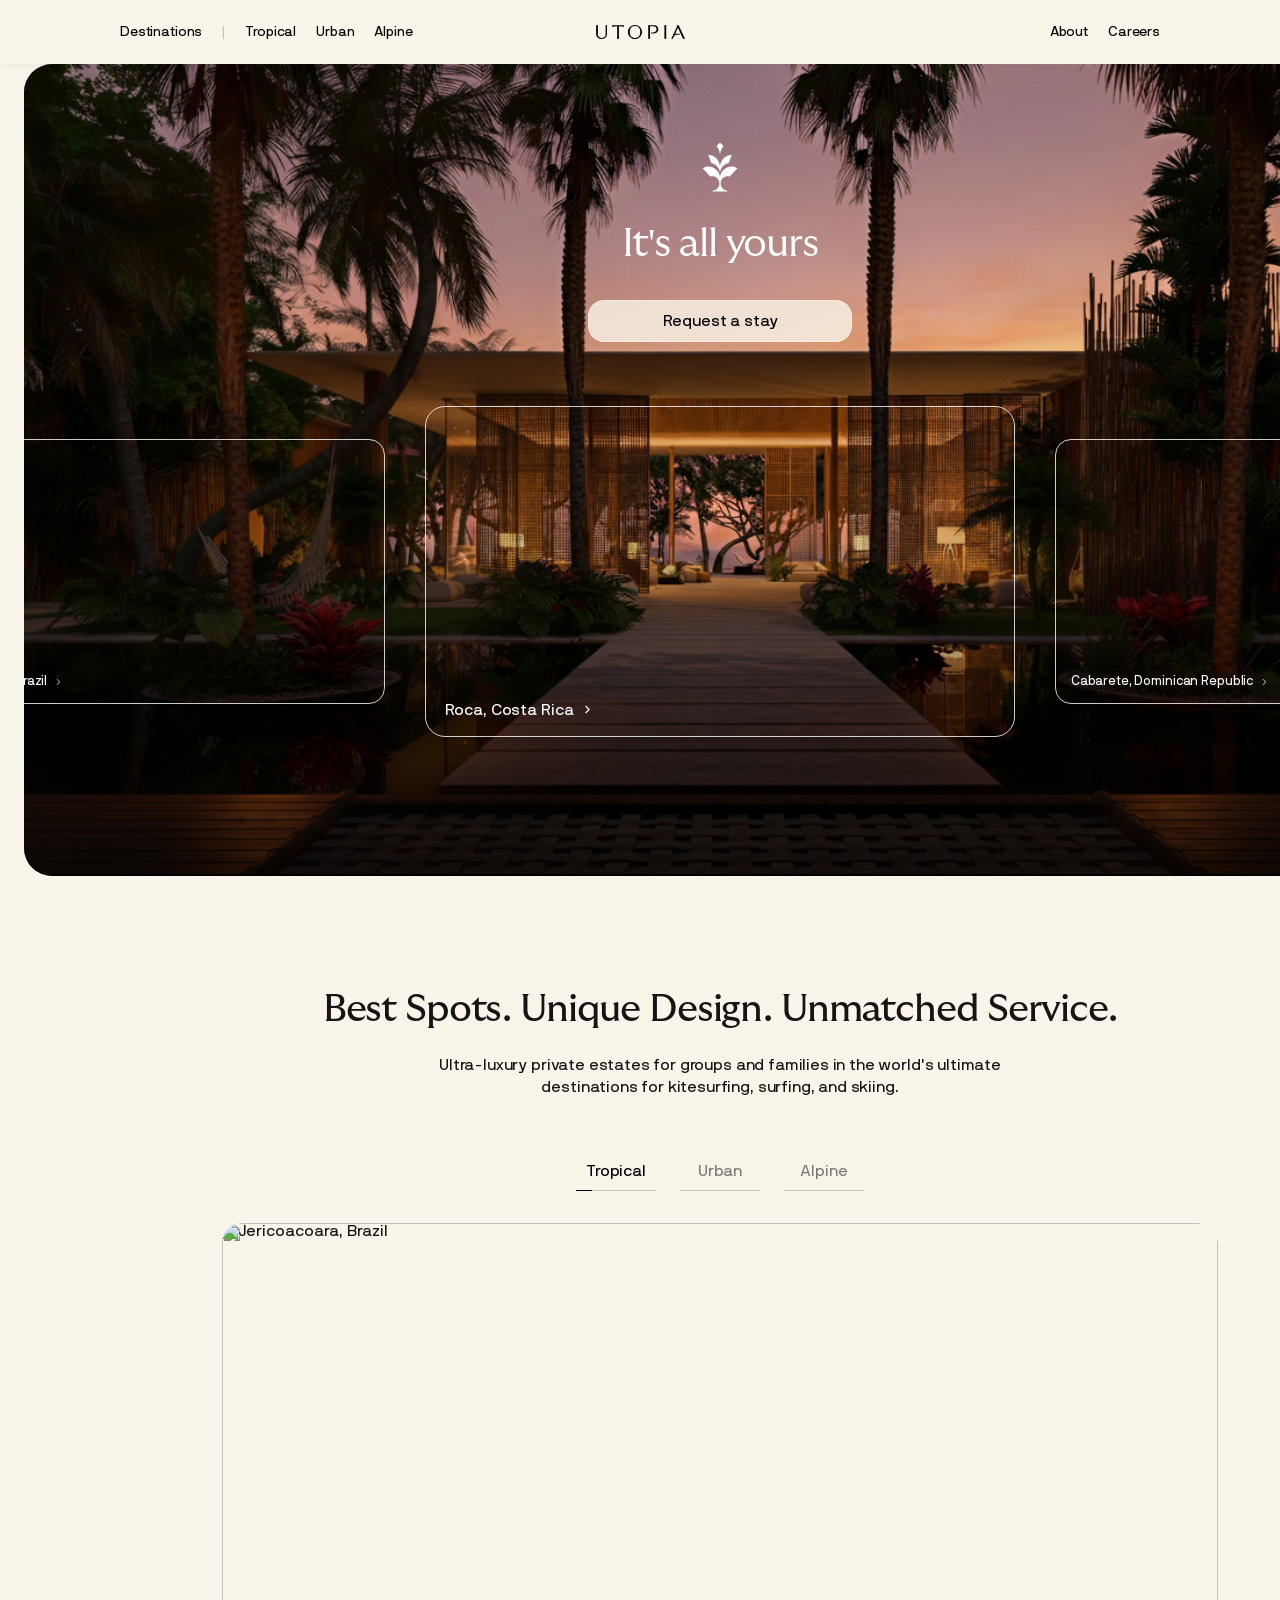
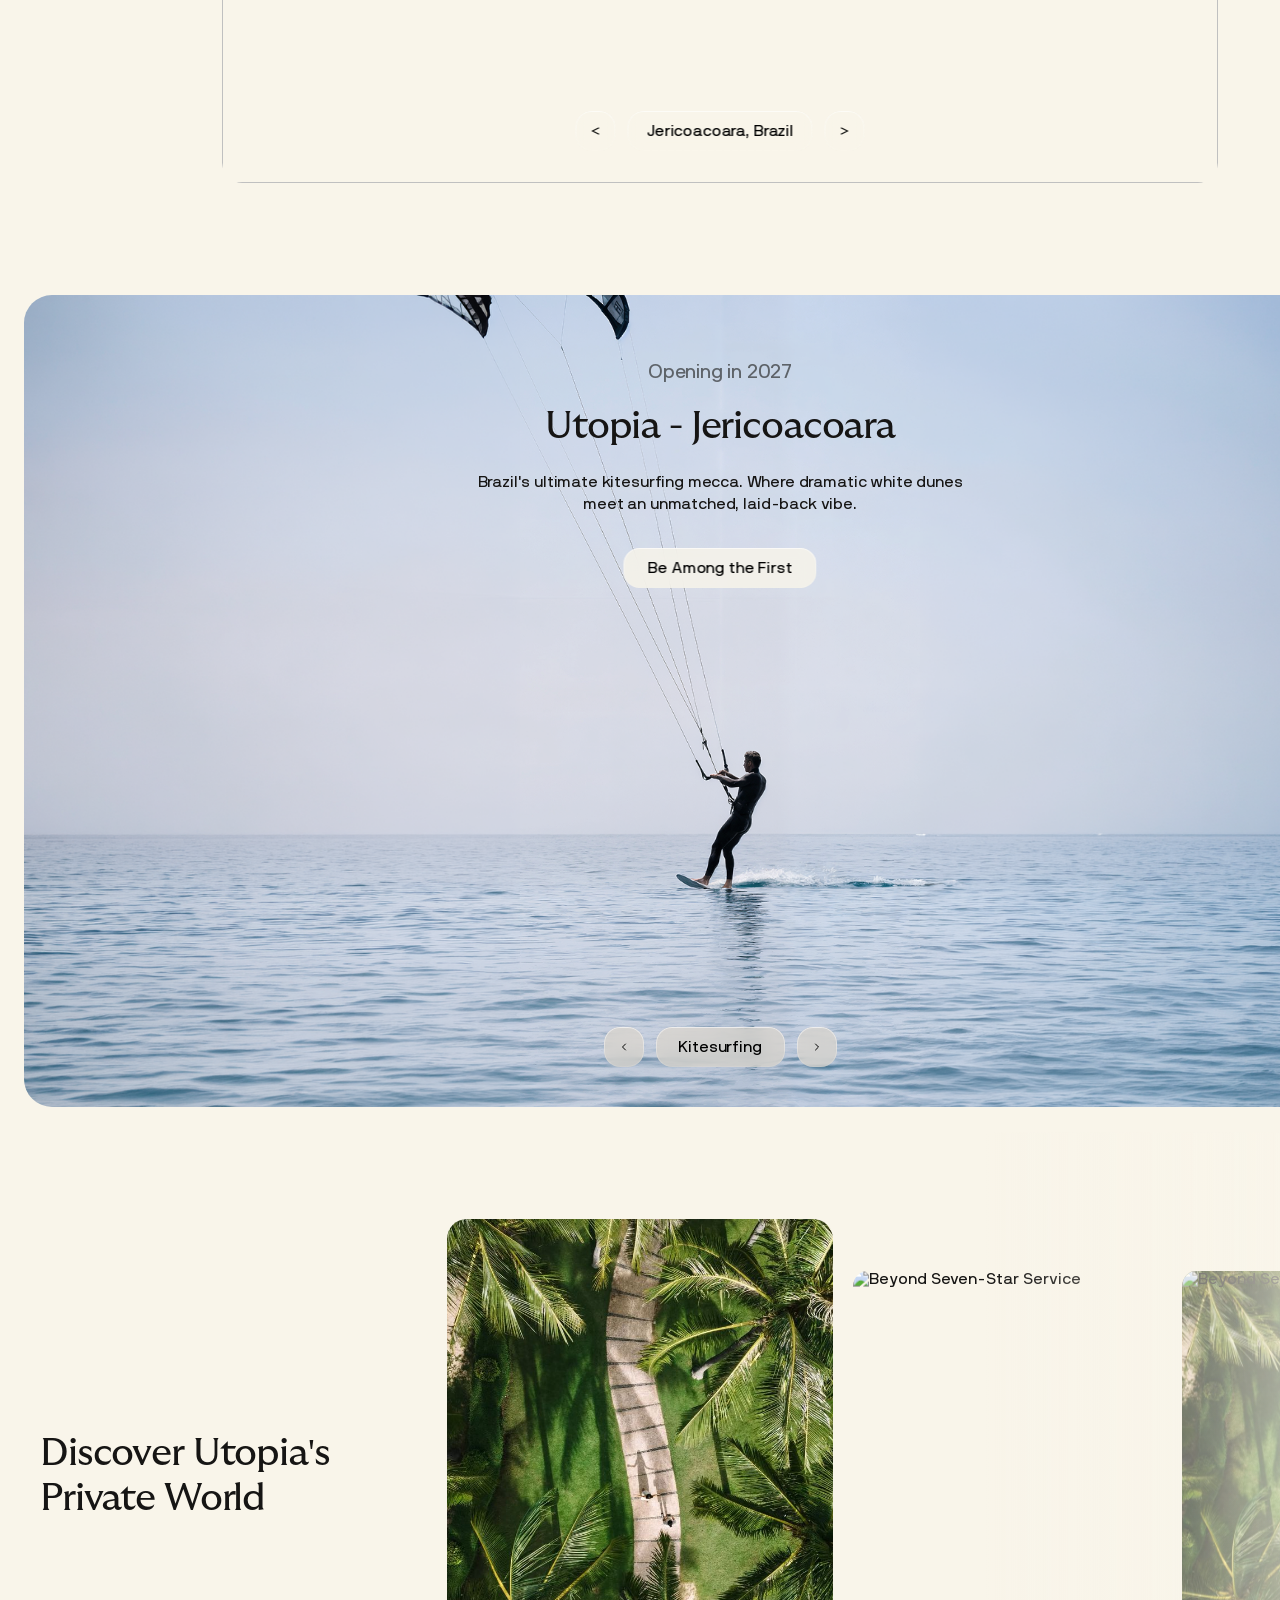
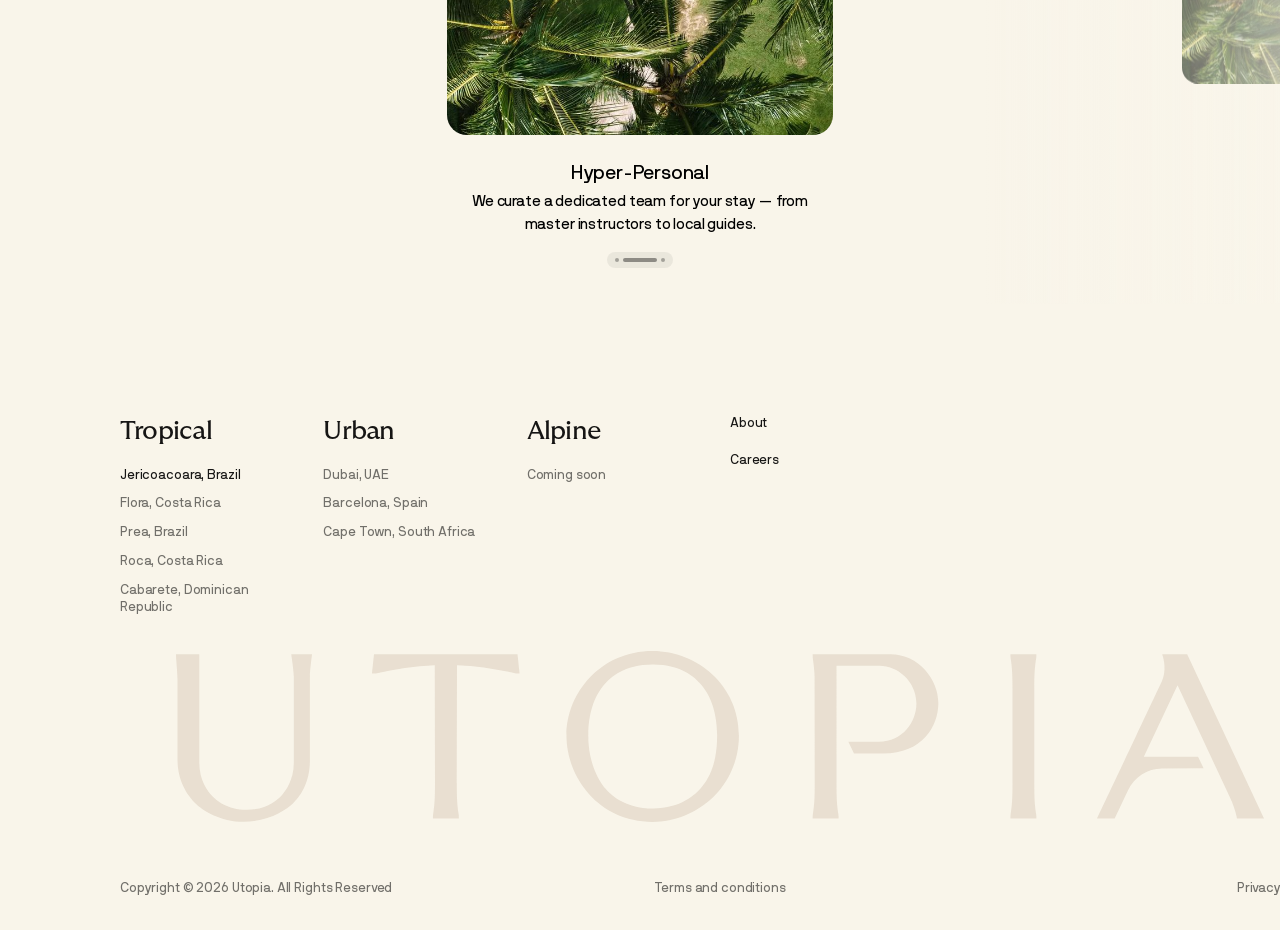
==== commit f0b8021b: "Fix hero slider backgrounds: correct object-position for Barcelona, Dubai, Cabarete; add all hero im" ====
--- a/desktop_v1/index.html
+++ b/desktop_v1/index.html
@@ -32,7 +32,8 @@
   <section class="hero">
     <div class="hero__inner">
       <img class="hero__bg" id="hero-bg-b" src="" alt="" style="z-index:0;opacity:1;" />
-      <img class="hero__bg" id="hero-bg-a" src="assets/hero-bg-1920.jpg" alt="" style="z-index:1;opacity:1;" />
+      <img class="hero__bg" id="hero-bg-a" src="assets/hero-bg-roca.jpg" alt="" style="z-index:1;opacity:1;" />
+      <div class="hero__bg-gradient"></div>
 
       <div class="hero__content">
         <!-- Logo + title grouped together (no gap between them per Figma) -->
@@ -867,13 +868,13 @@
     // ── Hero slider ─────────────────────────────────────────────────
     (function () {
       var DESTS = [
-        { name: 'Roca, Costa Rica',             bg: 'assets/hero-bg-1920.jpg' },
-        { name: 'Cabarete, Dominican Republic', bg: 'assets/hero-bg-1920.jpg' },
-        { name: 'Jericoacoara, Brazil',         bg: 'assets/hero-bg-1920.jpg' },
-        { name: 'Flora, Costa Rica',            bg: 'assets/hero-bg-1920.jpg' },
-        { name: 'Dubai, UAE',                   bg: 'assets/hero-bg.jpg'      },
-        { name: 'Cape Town, South Africa',      bg: 'assets/hero-bg.jpg'      },
-        { name: 'Prea, Brazil',                 bg: 'assets/hero-bg-1920.jpg' },
+        { name: 'Roca, Costa Rica',             bg: 'assets/hero-bg-roca.jpg',         objPos: 'center 50%', flip: false },
+        { name: 'Cabarete, Dominican Republic', bg: 'assets/hero-bg-cabarete.jpg',     objPos: 'center 0%',  flip: false },
+        { name: 'Flora, Costa Rica',            bg: 'assets/hero-bg-flora.jpg',        objPos: 'center 50%', flip: false },
+        { name: 'Barcelona, Spain',             bg: 'assets/hero-bg-barcelona.jpg',    objPos: '44% 100%',   flip: false },
+        { name: 'Dubai, UAE',                   bg: 'assets/hero-bg-dubai.jpg',        objPos: '28% 50%',    flip: false },
+        { name: 'Cape Town, South Africa',      bg: 'assets/hero-bg-capetown.jpg',     objPos: 'center 50%', flip: false },
+        { name: 'Jericoacoara, Brazil',         bg: 'assets/hero-bg-jericoacoara.jpg', objPos: 'center 75%', flip: true  },
       ];
       var N = DESTS.length;
       var active = 0;
@@ -959,11 +960,36 @@
       }
 
       // ── BG crossfade ───────────────────────────────────────────────
-      function crossfadeBg(newSrc) {
+      function applyBgStyle(el, dest) {
+        if (dest.imgStyle) {
+          el.style.objectFit   = 'initial';
+          el.style.width       = dest.imgStyle.width  || '100%';
+          el.style.height      = dest.imgStyle.height || '100%';
+          el.style.top         = dest.imgStyle.top    || '0';
+          el.style.left        = dest.imgStyle.left   || '0';
+          el.style.right       = 'auto';
+          el.style.bottom      = 'auto';
+          el.style.transform   = 'none';
+          el.style.objectPosition = 'initial';
+        } else {
+          el.style.objectFit      = 'cover';
+          el.style.objectPosition = dest.objPos || 'center 50%';
+          el.style.transform      = dest.flip ? 'scaleX(-1)' : 'none';
+          el.style.width          = '100%';
+          el.style.height         = '100%';
+          el.style.top            = '0';
+          el.style.left           = '0';
+          el.style.right          = '0';
+          el.style.bottom         = '0';
+        }
+      }
+
+      function crossfadeBg(newSrc, dest) {
         botBg.style.transition = 'none';
         botBg.style.opacity = '1';
         botBg.style.zIndex  = '0';
         botBg.src = newSrc;
+        applyBgStyle(botBg, dest);
         function doFade() {
           topBg.style.transition = 'opacity ' + FADE_MS + 'ms ease';
           topBg.style.opacity = '0';
@@ -1003,6 +1029,7 @@
         }
 
         topBg.src            = DESTS[active].bg;
+        applyBgStyle(topBg, DESTS[active]);
         topBg.style.opacity  = '1';
         topBg.style.zIndex   = '1';
         botBg.style.opacity  = '1';
@@ -1022,7 +1049,7 @@
         var first = visElems[0];
         var lastSlot = slots[n - 1];
 
-        crossfadeBg(DESTS[active].bg);
+        crossfadeBg(DESTS[active].bg, DESTS[active]);
 
         // 1. First card exits left
         first.style.transition = 'left 350ms ease-out, opacity 350ms ease-out';
--- a/desktop_v1/css/style.css
+++ b/desktop_v1/css/style.css
@@ -150,7 +150,7 @@
 
 .hero__inner {
   position: relative;
-  height: clamp(783px, calc(100vh - var(--nav-h) - 24px), 860px);
+  height: max(783px, calc(100vh - var(--nav-h) - 24px));
   min-height: 600px;
   border-radius: 28px;
   overflow: hidden;
@@ -165,15 +165,23 @@
   pointer-events: none;
 }
 
-.hero__content {
+.hero__bg-gradient {
   position: absolute;
   inset: 0;
   z-index: 2;
+  background: linear-gradient(to bottom, rgba(0,0,0,0) 55%, rgba(0,0,0,0.62) 100%);
+  pointer-events: none;
+}
+
+.hero__content {
+  position: absolute;
+  inset: 0;
+  z-index: 3;
   display: flex;
   flex-direction: column;
   align-items: center;
   padding-top: clamp(56px, calc(56px + (100vw - 1440px) * 16 / 480), 72px);
-  gap: clamp(64px, calc(64px + (100vw - 1440px) * 16 / 480), 80px);
+  padding-bottom: 32px;
 }
 
 /* logo + title grouped, no gap between them */
@@ -252,6 +260,7 @@
   height: 331px;
   flex-shrink: 0;
   overflow: visible;
+  margin-top: 64px;
 }
 
 .hero__card {
